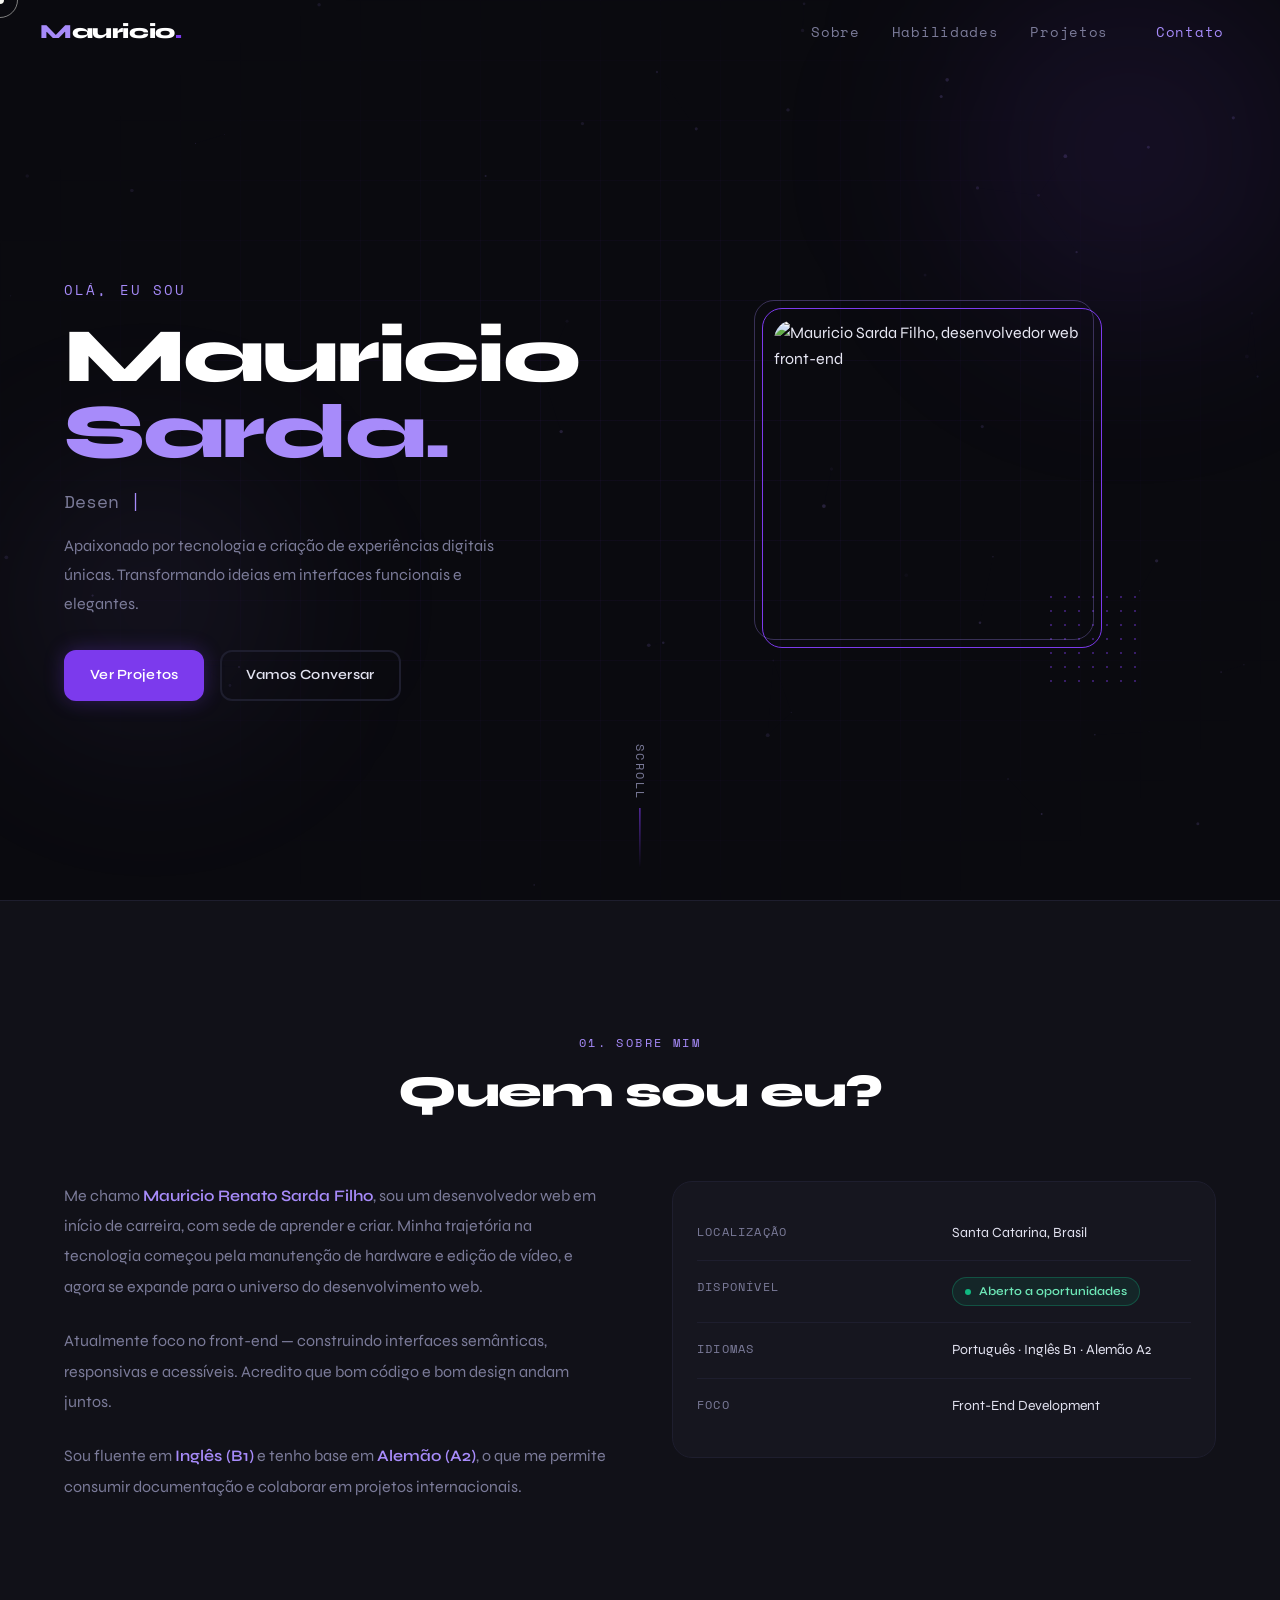
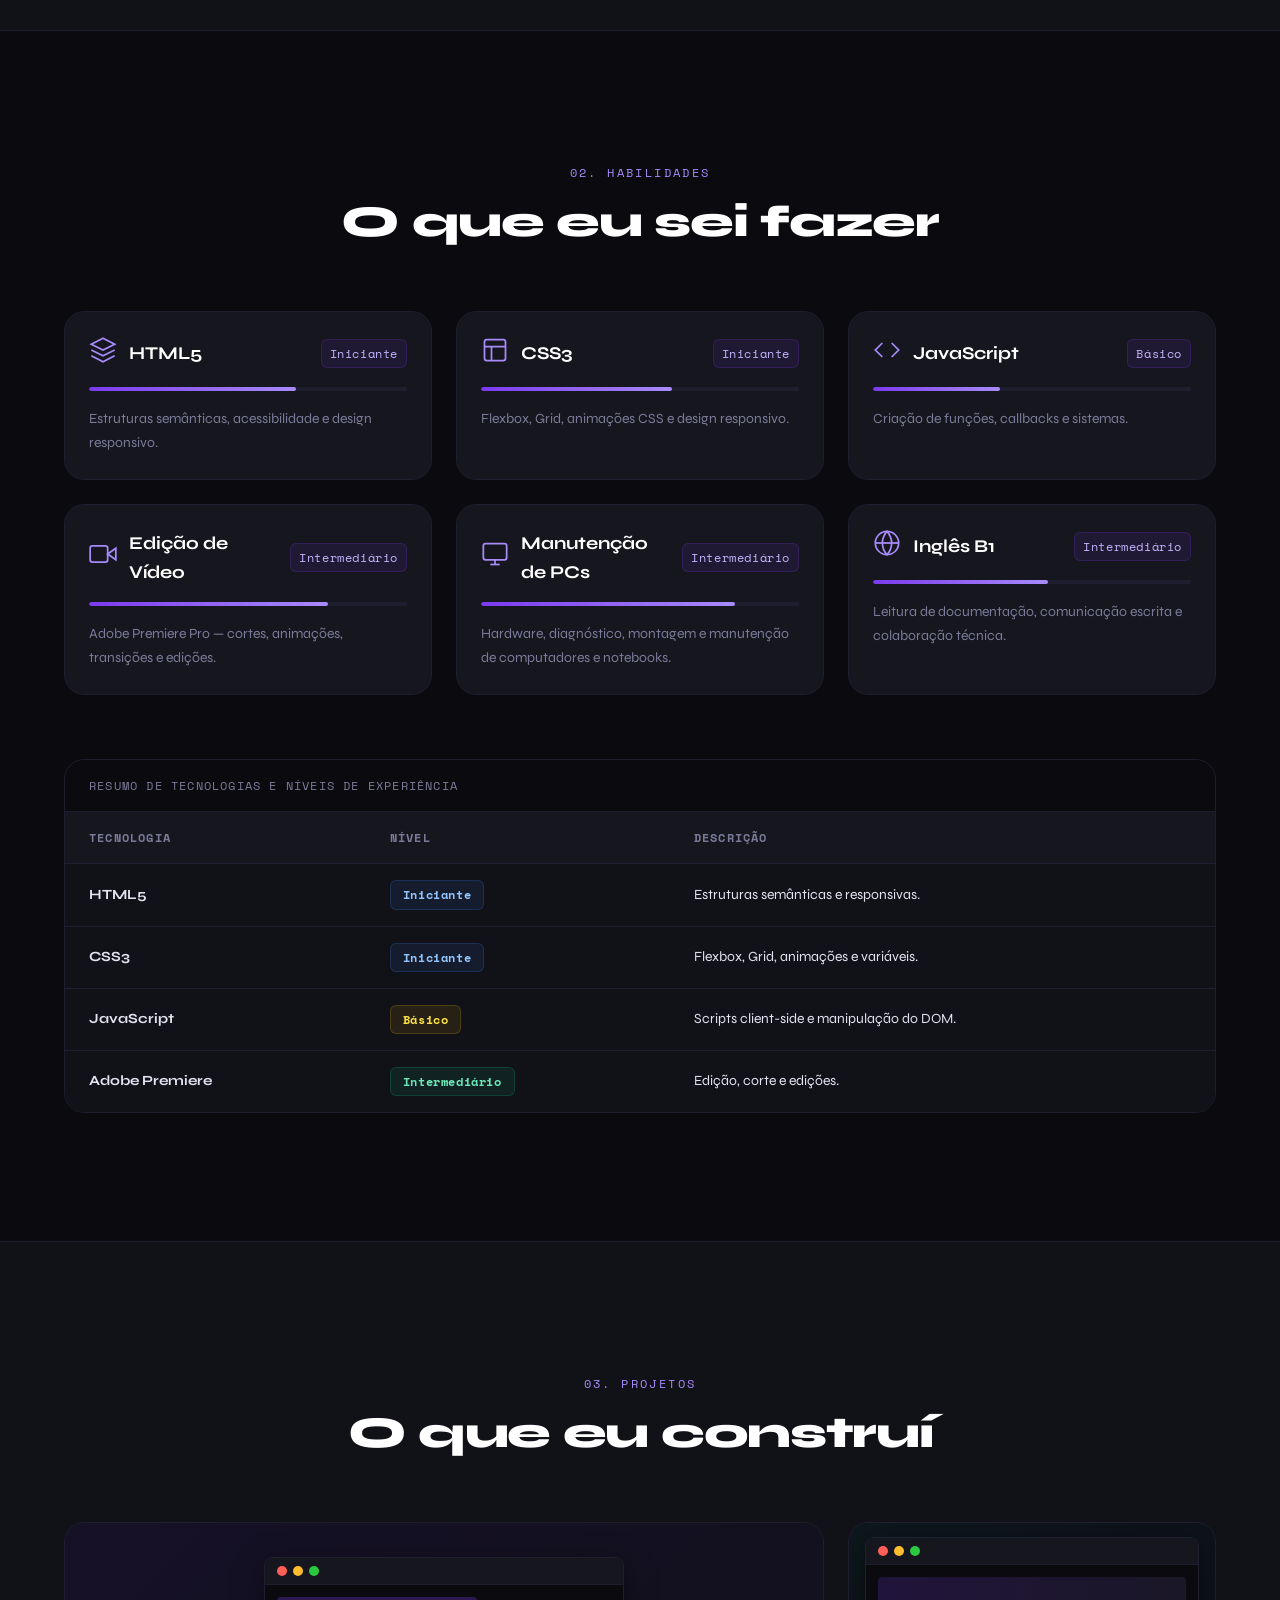
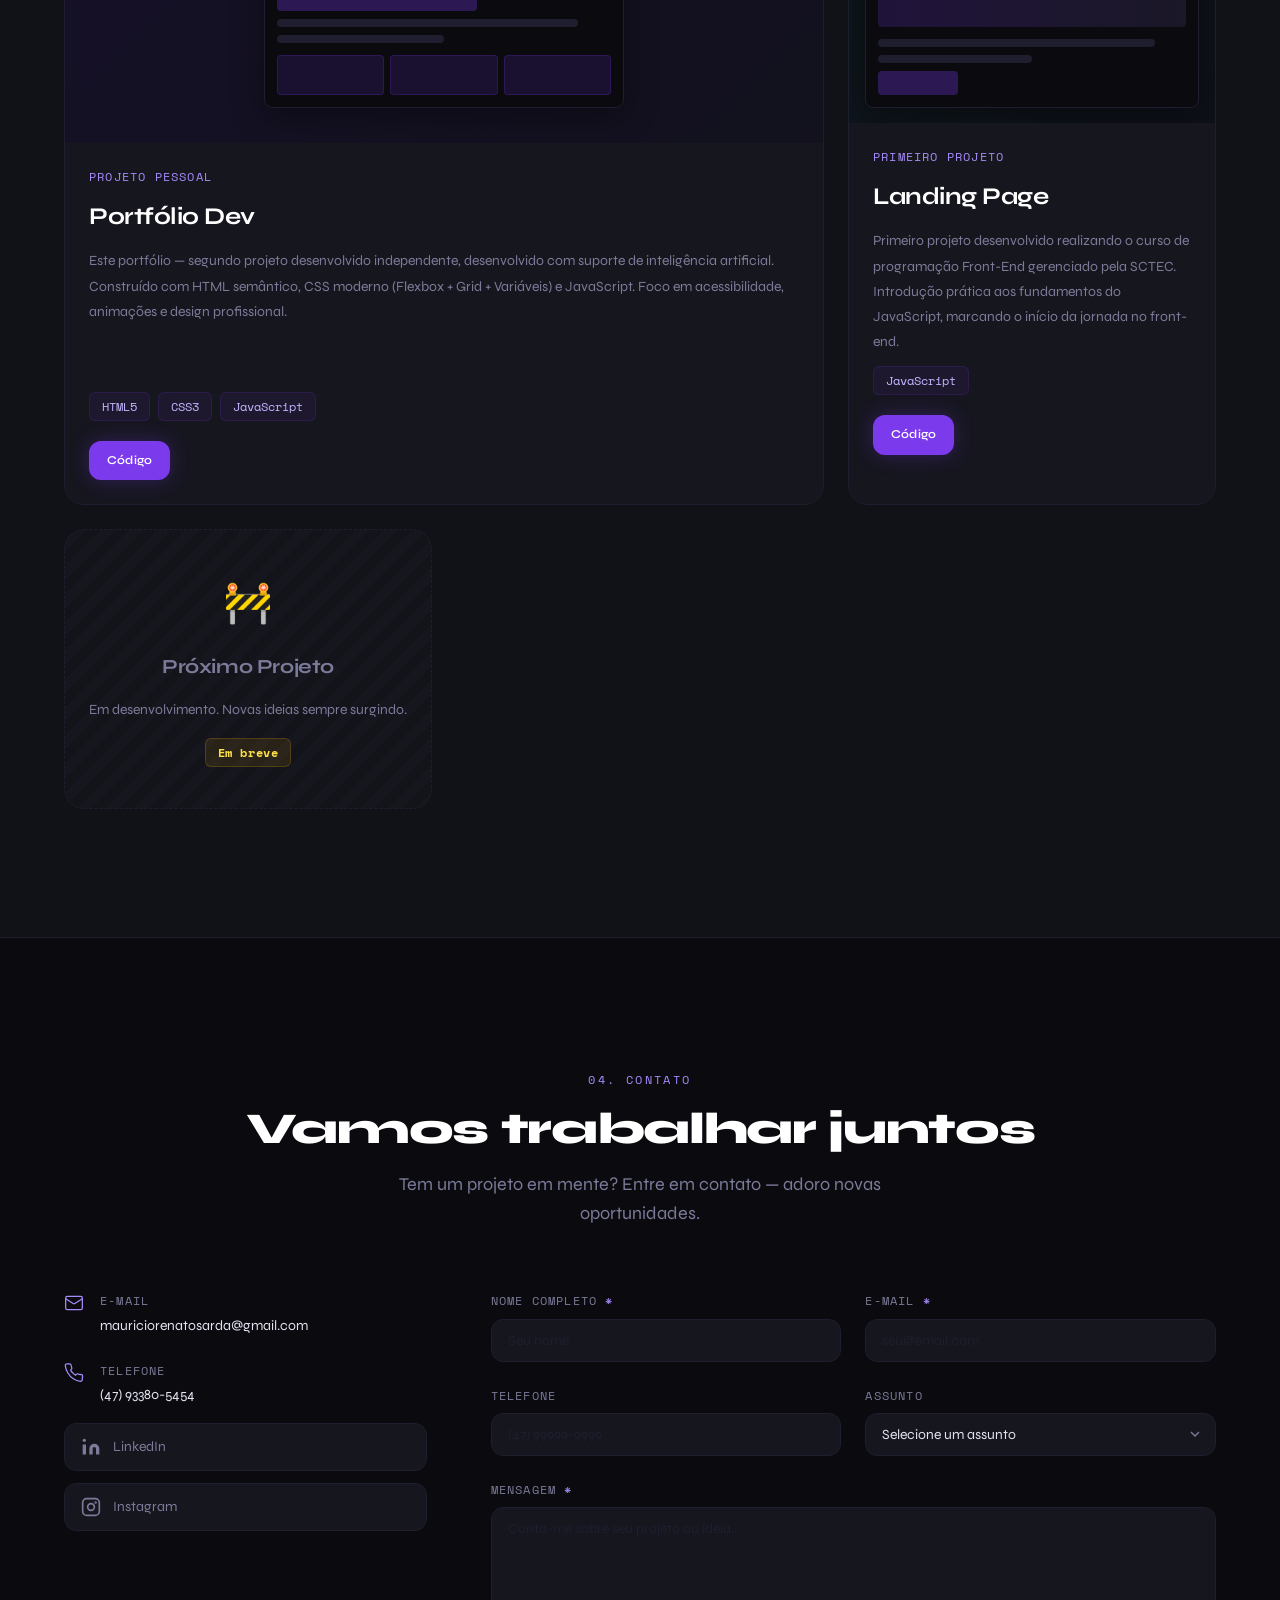
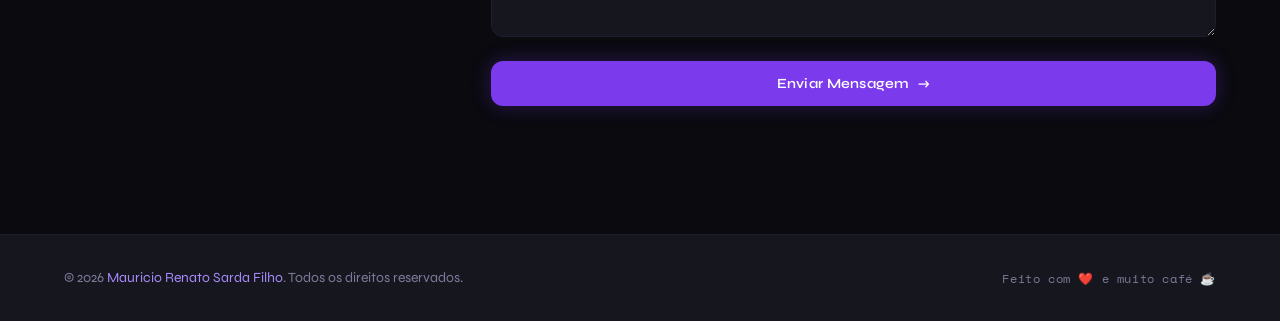
==== index.html @ e0ccac4a "Meu portifólio v1.0 feat: adicionado a estrutura base/completa do meu portifólio" ====
<!DOCTYPE html>
<html lang="pt-BR">
<head>
  <meta charset="UTF-8" />
  <meta name="viewport" content="width=device-width, initial-scale=1.0" />
  <meta name="description" content="Portfólio de Mauricio Sarda Filho — Desenvolvedor Web Front-End" />
  <meta name="author" content="Mauricio Sarda Filho" />
  <title>Mauricio Sarda — Dev Front-End</title>
  <link rel="preconnect" href="https://fonts.googleapis.com" />
  <link rel="preconnect" href="https://fonts.gstatic.com" crossorigin />
  <link href="https://fonts.googleapis.com/css2?family=Space+Mono:ital,wght@0,400;0,700;1,400&family=Syne:wght@400;600;700;800&display=swap" rel="stylesheet" />
  <link rel="stylesheet" href="style.css" />
</head>
<body>

  <!-- ===== CURSOR PERSONALIZADO ===== -->
  <div class="cursor" aria-hidden="true"></div>
  <div class="cursor-follower" aria-hidden="true"></div>

  <!-- ===== LOADER ===== -->
  <div class="loader" id="loader" role="status" aria-label="Carregando...">
    <div class="loader__inner">
      <span class="loader__text">MSF</span>
      <div class="loader__bar"></div>
    </div>
  </div>

  <!-- ===== CABEÇALHO / NAVEGAÇÃO ===== -->
  <header class="header" id="header" role="banner">
    <nav class="nav" aria-label="Navegação principal">
      <a href="#inicio" class="nav__logo" aria-label="Ir para o início">
        <span class="nav__logo-mark">M</span>auricio<span class="nav__logo-dot">.</span>
      </a>

      <button class="nav__toggle" id="navToggle" aria-expanded="false" aria-controls="navMenu" aria-label="Abrir menu">
        <span class="nav__toggle-line"></span>
        <span class="nav__toggle-line"></span>
        <span class="nav__toggle-line"></span>
      </button>

      <ul class="nav__menu" id="navMenu" role="list">
        <li><a class="nav__link" href="#sobre">Sobre</a></li>
        <li><a class="nav__link" href="#habilidades">Habilidades</a></li>
        <li><a class="nav__link" href="#projetos">Projetos</a></li>
        <li><a class="nav__link nav__link--cta" href="#contato">Contato</a></li>
      </ul>
    </nav>
  </header>

  <main id="conteudo-principal">

    <!-- ===== HERO / INÍCIO ===== -->
    <section class="hero" id="inicio" aria-labelledby="hero-titulo">
      <div class="hero__bg" aria-hidden="true">
        <div class="hero__grid"></div>
        <div class="hero__blob hero__blob--1"></div>
        <div class="hero__blob hero__blob--2"></div>
      </div>

      <div class="hero__content">
        <p class="hero__intro reveal-text">Olá, eu sou</p>
        <h1 class="hero__name reveal-text" id="hero-titulo">
          Mauricio<br />
          <span class="hero__surname">Sarda.</span>
        </h1>
        <p class="hero__role reveal-text">
          <span class="typewriter" aria-label="Desenvolvedor Front-End">
            <span class="typewriter__text"></span>
            <span class="typewriter__cursor" aria-hidden="true">|</span>
          </span>
        </p>
        <p class="hero__desc reveal-text">
          Apaixonado por tecnologia e criação de experiências digitais únicas. Transformando ideias em interfaces funcionais e elegantes.
        </p>
        <div class="hero__actions reveal-text">
          <a class="btn btn--primary" href="#projetos">Ver Projetos</a>
          <a class="btn btn--ghost" href="#contato">Vamos Conversar</a>
        </div>
      </div>

      <figure class="hero__photo reveal-text" aria-label="Foto de Mauricio Sarda Filho">
        <div class="hero__photo-frame">
          <img
            src="IMG_3269.png"
            alt="Mauricio Sarda Filho, desenvolvedor web front-end"
            class="hero__img"
            width="400"
            height="400"
          />
          <div class="hero__photo-ring" aria-hidden="true"></div>
          <div class="hero__photo-ring hero__photo-ring--2" aria-hidden="true"></div>
          <div class="hero__photo-dots" aria-hidden="true"></div>
        </div>
        <figcaption class="sr-only">Mauricio Sarda Filho — Desenvolvedor Web</figcaption>
      </figure>

      <div class="hero__scroll" aria-hidden="true">
        <span class="hero__scroll-text">scroll</span>
        <div class="hero__scroll-line"></div>
      </div>
    </section>

    <!-- ===== SOBRE ===== -->
    <section class="sobre" id="sobre" aria-labelledby="sobre-titulo">
      <div class="container">
        <header class="section-header">
          <span class="section-tag">01. Sobre mim</span>
          <h2 class="section-title" id="sobre-titulo">Quem sou eu?</h2>
        </header>

        <div class="sobre__grid">
          <article class="sobre__texto">
            <p>
              Me chamo <strong>Mauricio Renato Sarda Filho</strong>, sou um desenvolvedor web em início de carreira, com sede de aprender e criar. Minha trajetória na tecnologia começou pela manutenção de hardware e edição de vídeo, e agora se expande para o universo do desenvolvimento web.
            </p>
            <p>
              Atualmente foco no front-end — construindo interfaces semânticas, responsivas e acessíveis. Acredito que bom código e bom design andam juntos.
            </p>
            <p>
              Sou fluente em <strong>Inglês (B1)</strong> e tenho base em <strong>Alemão (A2)</strong>, o que me permite consumir documentação e colaborar em projetos internacionais.
            </p>
          </article>

          <aside class="sobre__detalhes" aria-label="Detalhes pessoais">
            <dl class="sobre__info-list">
              <div class="sobre__info-item">
                <dt>Localização</dt>
                <dd>Santa Catarina, Brasil</dd>
              </div>
              <div class="sobre__info-item">
                <dt>Disponível</dt>
                <dd><span class="status-badge status-badge--online">Aberto a oportunidades</span></dd>
              </div>
              <div class="sobre__info-item">
                <dt>Idiomas</dt>
                <dd>Português · Inglês B1 · Alemão A2</dd>
              </div>
              <div class="sobre__info-item">
                <dt>Foco</dt>
                <dd>Front-End Development</dd>
              </div>
            </dl>
          </aside>
        </div>
      </div>
    </section>

    <!-- ===== HABILIDADES ===== -->
    <section class="habilidades" id="habilidades" aria-labelledby="habilidades-titulo">
      <div class="container">
        <header class="section-header">
          <span class="section-tag">02. Habilidades</span>
          <h2 class="section-title" id="habilidades-titulo">O que eu sei fazer</h2>
        </header>

        <div class="habilidades__grid">

          <article class="skill-card" data-delay="0">
            <header class="skill-card__header">
              <span class="skill-card__icon" aria-hidden="true">
                <svg width="28" height="28" viewBox="0 0 24 24" fill="none" stroke="currentColor" stroke-width="1.5"><path d="M12 2L2 7l10 5 10-5-10-5zM2 17l10 5 10-5M2 12l10 5 10-5"/></svg>
              </span>
              <h3 class="skill-card__name">HTML5</h3>
              <span class="skill-card__level">Iniciante</span>
            </header>
            <div class="skill-card__bar" aria-hidden="true">
              <div class="skill-card__fill" style="--fill: 65%"></div>
            </div>
            <p class="skill-card__desc">Estruturas semânticas, acessibilidade e design responsivo.</p>
          </article>

          <article class="skill-card" data-delay="1">
            <header class="skill-card__header">
              <span class="skill-card__icon" aria-hidden="true">
                <svg width="28" height="28" viewBox="0 0 24 24" fill="none" stroke="currentColor" stroke-width="1.5"><rect x="3" y="3" width="18" height="18" rx="2"/><path d="M3 9h18M9 21V9"/></svg>
              </span>
              <h3 class="skill-card__name">CSS3</h3>
              <span class="skill-card__level">Iniciante</span>
            </header>
            <div class="skill-card__bar" aria-hidden="true">
              <div class="skill-card__fill" style="--fill: 60%"></div>
            </div>
            <p class="skill-card__desc">Flexbox, Grid, animações CSS e design responsivo.</p>
          </article>

          <article class="skill-card" data-delay="2">
            <header class="skill-card__header">
              <span class="skill-card__icon" aria-hidden="true">
                <svg width="28" height="28" viewBox="0 0 24 24" fill="none" stroke="currentColor" stroke-width="1.5"><polyline points="16 18 22 12 16 6"/><polyline points="8 6 2 12 8 18"/></svg>
              </span>
              <h3 class="skill-card__name">JavaScript</h3>
              <span class="skill-card__level">Básico</span>
            </header>
            <div class="skill-card__bar" aria-hidden="true">
              <div class="skill-card__fill" style="--fill: 40%"></div>
            </div>
            <p class="skill-card__desc">Criação de funções, callbacks e sistemas.</p>
          </article>

          <article class="skill-card" data-delay="3">
            <header class="skill-card__header">
              <span class="skill-card__icon" aria-hidden="true">
                <svg width="28" height="28" viewBox="0 0 24 24" fill="none" stroke="currentColor" stroke-width="1.5"><polygon points="23 7 16 12 23 17 23 7"/><rect x="1" y="5" width="15" height="14" rx="2"/></svg>
              </span>
              <h3 class="skill-card__name">Edição de Vídeo</h3>
              <span class="skill-card__level">Intermediário</span>
            </header>
            <div class="skill-card__bar" aria-hidden="true">
              <div class="skill-card__fill" style="--fill: 75%"></div>
            </div>
            <p class="skill-card__desc">Adobe Premiere Pro — cortes, animações, transições e edições.</p>
          </article>

          <article class="skill-card" data-delay="4">
            <header class="skill-card__header">
              <span class="skill-card__icon" aria-hidden="true">
                <svg width="28" height="28" viewBox="0 0 24 24" fill="none" stroke="currentColor" stroke-width="1.5"><rect x="2" y="3" width="20" height="14" rx="2"/><line x1="8" y1="21" x2="16" y2="21"/><line x1="12" y1="17" x2="12" y2="21"/></svg>
              </span>
              <h3 class="skill-card__name">Manutenção de PCs</h3>
              <span class="skill-card__level">Intermediário</span>
            </header>
            <div class="skill-card__bar" aria-hidden="true">
              <div class="skill-card__fill" style="--fill: 80%"></div>
            </div>
            <p class="skill-card__desc">Hardware, diagnóstico, montagem e manutenção de computadores e notebooks.</p>
          </article>

          <article class="skill-card" data-delay="5">
            <header class="skill-card__header">
              <span class="skill-card__icon" aria-hidden="true">
                <svg width="28" height="28" viewBox="0 0 24 24" fill="none" stroke="currentColor" stroke-width="1.5"><circle cx="12" cy="12" r="10"/><line x1="2" y1="12" x2="22" y2="12"/><path d="M12 2a15.3 15.3 0 0 1 4 10 15.3 15.3 0 0 1-4 10 15.3 15.3 0 0 1-4-10 15.3 15.3 0 0 1 4-10z"/></svg>
              </span>
              <h3 class="skill-card__name">Inglês B1</h3>
              <span class="skill-card__level">Intermediário</span>
            </header>
            <div class="skill-card__bar" aria-hidden="true">
              <div class="skill-card__fill" style="--fill: 55%"></div>
            </div>
            <p class="skill-card__desc">Leitura de documentação, comunicação escrita e colaboração técnica.</p>
          </article>

        </div>

        <!-- Tabela de Tecnologias -->
        <div class="tech-table-wrapper" role="region" aria-label="Tabela de tecnologias">
          <table class="tech-table">
            <caption class="tech-table__caption">Resumo de tecnologias e níveis de experiência</caption>
            <thead>
              <tr>
                <th scope="col">Tecnologia</th>
                <th scope="col">Nível</th>
                <th scope="col">Descrição</th>
              </tr>
            </thead>
            <tbody>
              <tr>
                <td data-label="Tecnologia"><strong>HTML5</strong></td>
                <td data-label="Nível"><span class="badge badge--blue">Iniciante</span></td>
                <td data-label="Descrição">Estruturas semânticas e responsivas.</td>
              </tr>
              <tr>
                <td data-label="Tecnologia"><strong>CSS3</strong></td>
                <td data-label="Nível"><span class="badge badge--blue">Iniciante</span></td>
                <td data-label="Descrição">Flexbox, Grid, animações e variáveis.</td>
              </tr>
              <tr>
                <td data-label="Tecnologia"><strong>JavaScript</strong></td>
                <td data-label="Nível"><span class="badge badge--yellow">Básico</span></td>
                <td data-label="Descrição">Scripts client-side e manipulação do DOM.</td>
              </tr>
              <tr>
                <td data-label="Tecnologia"><strong>Adobe Premiere</strong></td>
                <td data-label="Nível"><span class="badge badge--green">Intermediário</span></td>
                <td data-label="Descrição">Edição, corte e edições.</td>
              </tr>
            </tbody>
          </table>
        </div>
      </div>
    </section>

    <!-- ===== PROJETOS ===== -->
    <section class="projetos" id="projetos" aria-labelledby="projetos-titulo">
      <div class="container">
        <header class="section-header">
          <span class="section-tag">03. Projetos</span>
          <h2 class="section-title" id="projetos-titulo">O que eu construí</h2>
        </header>

        <div class="projetos__grid">

          <article class="project-card project-card--featured">
            <div class="project-card__visual" aria-hidden="true">
              <div class="project-card__preview">
                <div class="browser-mock">
                  <div class="browser-mock__bar">
                    <span></span><span></span><span></span>
                  </div>
                  <div class="browser-mock__screen">
                    <div class="browser-mock__content">
                      <div class="mock-line mock-line--header"></div>
                      <div class="mock-line"></div>
                      <div class="mock-line mock-line--short"></div>
                      <div class="mock-grid">
                        <div class="mock-block"></div>
                        <div class="mock-block"></div>
                        <div class="mock-block"></div>
                      </div>
                    </div>
                  </div>
                </div>
              </div>
            </div>
            <div class="project-card__body">
              <span class="project-card__tag">Projeto Pessoal</span>
              <h3 class="project-card__title">Portfólio Dev</h3>
              <p class="project-card__desc">
                Este portfólio — segundo projeto desenvolvido independente, desenvolvido com suporte de inteligência artificial. Construído com HTML semântico, CSS moderno (Flexbox + Grid + Variáveis) e JavaScript. Foco em acessibilidade, animações e design profissional.
              </p>
              <ul class="project-card__tech" role="list" aria-label="Tecnologias usadas">
                <li>HTML5</li>
                <li>CSS3</li>
                <li>JavaScript</li>
              </ul>
              <div class="project-card__links">
                <a href="https://github.com/fleche12rsk/Meu-portifio" class="btn btn--sm btn--primary" aria-label="Ver código do portfólio no GitHub">Código</a>
              </div>
            </div>
          </article>

          <article class="project-card">
            <div class="project-card__visual" aria-hidden="true">
              <div class="project-card__preview project-card__preview--alt">
                <div class="browser-mock">
                  <div class="browser-mock__bar">
                    <span></span><span></span><span></span>
                  </div>
                  <div class="browser-mock__screen">
                    <div class="browser-mock__content">
                      <div class="mock-hero"></div>
                      <div class="mock-line"></div>
                      <div class="mock-line mock-line--short"></div>
                      <div class="mock-btn"></div>
                    </div>
                  </div>
                </div>
              </div>
            </div>
            <div class="project-card__body">
              <span class="project-card__tag">Primeiro Projeto</span>
              <h3 class="project-card__title">Landing Page</h3>
              <p class="project-card__desc">
                Primeiro projeto desenvolvido realizando o curso de programação Front-End gerenciado pela SCTEC. Introdução prática aos fundamentos do JavaScript, marcando o início da jornada no front-end.
              </p>
              <ul class="project-card__tech" role="list" aria-label="Tecnologias usadas">
                <li>JavaScript</li>       
              </ul>
              <div class="project-card__links">
                <a href="https://github.com/fleche12rsk/SkillMatch-JS" class="btn btn--sm btn--primary" aria-label="Ver código da landing page no GitHub">Código</a>
              </div>
            </div>
            <br>
          </article>

          <!-- Card "Em Breve" -->
          <article class="project-card project-card--soon" aria-label="Projeto em desenvolvimento">
            <div class="project-card__soon-content">
              <span class="project-card__soon-icon" aria-hidden="true">🚧</span>
              <h3 class="project-card__title">Próximo Projeto</h3>
              <p>Em desenvolvimento. Novas ideias sempre surgindo.</p>
              <span class="badge badge--yellow">Em breve</span>
            </div>
          </article>

        </div>
      </div>
    </section>

    <!-- ===== CONTATO ===== -->
    <section class="contato" id="contato" aria-labelledby="contato-titulo">
      <div class="container">
        <header class="section-header">
          <span class="section-tag">04. Contato</span>
          <h2 class="section-title" id="contato-titulo">Vamos trabalhar juntos</h2>
          <p class="section-subtitle">Tem um projeto em mente? Entre em contato — adoro novas oportunidades.</p>
        </header>

        <div class="contato__grid">

          <aside class="contato__info" aria-label="Informações de contato">
            <address class="contact-info">
              <div class="contact-info__item">
                <span class="contact-info__icon" aria-hidden="true">
                  <svg width="20" height="20" viewBox="0 0 24 24" fill="none" stroke="currentColor" stroke-width="1.5"><rect x="2" y="4" width="20" height="16" rx="2"/><path d="m22 7-8.97 5.7a1.94 1.94 0 0 1-2.06 0L2 7"/></svg>
                </span>
                <div>
                  <dt>E-mail</dt>
                  <dd><a href="mailto:mauriciorenatosarda@gmail.com">mauriciorenatosarda@gmail.com</a></dd>
                </div>
              </div>
              <div class="contact-info__item">
                <span class="contact-info__icon" aria-hidden="true">
                  <svg width="20" height="20" viewBox="0 0 24 24" fill="none" stroke="currentColor" stroke-width="1.5"><path d="M22 16.92v3a2 2 0 0 1-2.18 2 19.79 19.79 0 0 1-8.63-3.07A19.5 19.5 0 0 1 4.69 12 19.79 19.79 0 0 1 1.6 3.41 2 2 0 0 1 3.57 1h3a2 2 0 0 1 2 1.72c.127.96.361 1.903.7 2.81a2 2 0 0 1-.45 2.11L7.91 8.54a16 16 0 0 0 6 6l.92-.92a2 2 0 0 1 2.11-.45c.907.339 1.85.573 2.81.7A2 2 0 0 1 22 16.92z"/></svg>
                </span>
                <div>
                  <dt>Telefone</dt>
                  <dd><a href="tel:+5547933805454">(47) 93380-5454</a></dd>
                </div>
              </div>
            </address>

            <nav class="social-links" aria-label="Redes sociais">
              <a href="https://www.linkedin.com/in/mauricio-sarda-filho/" class="social-link" target="_blank" rel="noopener noreferrer" aria-label="LinkedIn de Mauricio Sarda">
                <svg width="20" height="20" viewBox="0 0 24 24" fill="currentColor"><path d="M16 8a6 6 0 0 1 6 6v7h-4v-7a2 2 0 0 0-2-2 2 2 0 0 0-2 2v7h-4v-7a6 6 0 0 1 6-6z"/><rect x="2" y="9" width="4" height="12"/><circle cx="4" cy="4" r="2"/></svg>
                LinkedIn
              </a>
              <a href="https://www.instagram.com/mauriciosardafilho/" class="social-link" target="_blank" rel="noopener noreferrer" aria-label="Instagram de Mauricio Sarda">
                <svg width="20" height="20" viewBox="0 0 24 24" fill="none" stroke="currentColor" stroke-width="2"><rect x="2" y="2" width="20" height="20" rx="5"/><circle cx="12" cy="12" r="4"/><circle cx="17.5" cy="6.5" r="0.5" fill="currentColor"/></svg>
                Instagram
              </a>
            </nav>
          </aside>

          <div class="contato__form-wrapper">
            <form action="https://formsubmit.co/mauriciorenatosarda@gmail.com" method="POST" class="contact-form" id="formulario-contato" novalidate aria-label="Formulário de contato">
              <div class="form-group">
                <label class="form-label" for="nome">Nome completo <span aria-hidden="true">*</span></label>
                <input
                  class="form-input"
                  type="text"
                  id="nome"
                  name="nome"
                  required
                  autocomplete="name"
                  placeholder="Seu nome"
                  aria-required="true"
                />
              </div>

              <div class="form-group">
                <label class="form-label" for="email">E-mail <span aria-hidden="true">*</span></label>
                <input
                  class="form-input"
                  type="email"
                  id="email"
                  name="email"
                  required
                  autocomplete="email"
                  placeholder="seu@email.com"
                  aria-required="true"
                />
              </div>

              <div class="form-group">
                <label class="form-label" for="telefone">Telefone</label>
                <input
                  class="form-input"
                  type="tel"
                  id="telefone"
                  name="telefone"
                  autocomplete="tel"
                  placeholder="(47) 99999-9999"
                />
              </div>

              <div class="form-group">
                <label class="form-label" for="assunto">Assunto</label>
                <select class="form-select" id="assunto" name="assunto">
                  <option value="">Selecione um assunto</option>
                  <option value="orcamento">Orçamento</option>
                  <option value="duvida">Dúvida</option>
                  <option value="colaboracao">Colaboração</option>
                  <option value="outro">Outro</option>
                </select>
              </div>

              <div class="form-group form-group--full">
                <label class="form-label" for="mensagem">Mensagem <span aria-hidden="true">*</span></label>
                <textarea
                  class="form-textarea"
                  id="mensagem"
                  name="mensagem"
                  rows="5"
                  required
                  placeholder="Conta-me sobre seu projeto ou ideia..."
                  aria-required="true"
                ></textarea>
              </div>

              <div class="form-group form-group--full">
                <button class="btn btn--primary btn--full" type="submit">
                  Enviar Mensagem
                  <span class="btn__icon" aria-hidden="true">→</span>
                </button>
              </div>

              <div class="form-feedback" id="form-feedback" role="alert" aria-live="polite"></div>
            </form>
          </div>

        </div>
      </div>
    </section>

  </main>

  <!-- ===== RODAPÉ ===== -->
  <footer class="footer" role="contentinfo">
    <div class="container">
      <div class="footer__inner">
        <p class="footer__copy">
          &copy; <time datetime="2026">2026</time>
          <a href="https://www.instagram.com/mauriciosardafilho/" target="_blank" rel="noopener noreferrer">Mauricio Renato Sarda Filho</a>.
          Todos os direitos reservados.
        </p>
        <p class="footer__made">
          Feito com <span aria-label="amor">❤️</span> e muito café ☕
        </p>
      </div>
    </div>
  </footer>

  <script src="script.js"></script>
</body>
</html>
---- style.css ----
/* =====================================================
   MAURICIO SARDA — PORTFÓLIO
   Style principal — semântico & acessível
   ===================================================== */

/* ──────────────────── RESET & BASE ──────────────────── */
*, *::before, *::after {
  box-sizing: border-box;
  margin: 0;
  padding: 0;
}

:root {
  /* Cores */
  --clr-bg:        #0a0a0f;
  --clr-bg-2:      #111118;
  --clr-surface:   #16161f;
  --clr-border:    #1e1e2e;
  --clr-accent:    #7c3aed;
  --clr-accent-2:  #a78bfa;
  --clr-accent-3:  #c4b5fd;
  --clr-text:      #e2e2f0;
  --clr-muted:     #7b7b99;
  --clr-white:     #ffffff;

  /* Tipografia */
  --ff-display:    'Syne', sans-serif;
  --ff-mono:       'Space Mono', monospace;
  --fs-xs:         0.75rem;
  --fs-sm:         0.875rem;
  --fs-base:       1rem;
  --fs-lg:         1.125rem;
  --fs-xl:         1.25rem;
  --fs-2xl:        1.5rem;
  --fs-3xl:        2rem;
  --fs-4xl:        2.75rem;
  --fs-5xl:        4rem;
  --fs-6xl:        5.5rem;

  /* Espaçamentos */
  --sp-1:   0.25rem;
  --sp-2:   0.5rem;
  --sp-3:   0.75rem;
  --sp-4:   1rem;
  --sp-6:   1.5rem;
  --sp-8:   2rem;
  --sp-12:  3rem;
  --sp-16:  4rem;
  --sp-24:  6rem;
  --sp-32:  8rem;

  /* Layout */
  --max-w: 1200px;
  --radius: 12px;
  --radius-lg: 20px;

  /* Transições */
  --t-fast:   150ms ease;
  --t-normal: 300ms ease;
  --t-slow:   600ms cubic-bezier(0.16, 1, 0.3, 1);
  --t-spring: 500ms cubic-bezier(0.34, 1.56, 0.64, 1);
}

html {
  scroll-behavior: smooth;
  scroll-padding-top: 80px;
}

body {
  font-family: var(--ff-display);
  background-color: var(--clr-bg);
  color: var(--clr-text);
  line-height: 1.6;
  overflow-x: hidden;
}

body.loading {
  overflow: hidden;
}

/* ──────────────── ACESSIBILIDADE ──────────────── */
.sr-only {
  position: absolute;
  width: 1px;
  height: 1px;
  padding: 0;
  margin: -1px;
  overflow: hidden;
  clip: rect(0,0,0,0);
  white-space: nowrap;
  border: 0;
}

:focus-visible {
  outline: 2px solid var(--clr-accent-2);
  outline-offset: 3px;
  border-radius: 4px;
}

/* ──────────────── CURSOR PERSONALIZADO ──────────────── */
@media (pointer: fine) {
  * { cursor: none; }

  .cursor,
  .cursor-follower {
    position: fixed;
    border-radius: 50%;
    pointer-events: none;
    z-index: 9999;
    mix-blend-mode: difference;
    transition: transform var(--t-fast);
  }

  .cursor {
    width: 8px;
    height: 8px;
    background: var(--clr-white);
    transform: translate(-50%, -50%);
  }

  .cursor-follower {
    width: 36px;
    height: 36px;
    border: 1.5px solid rgba(255,255,255,0.5);
    transform: translate(-50%, -50%);
    transition: width 0.2s, height 0.2s, transform 0.1s;
  }

  body.cursor-hover .cursor-follower {
    width: 60px;
    height: 60px;
    border-color: var(--clr-accent-2);
  }
}

/* ──────────────── LOADER ──────────────── */
.loader {
  position: fixed;
  inset: 0;
  background: var(--clr-bg);
  z-index: 10000;
  display: flex;
  align-items: center;
  justify-content: center;
  transition: opacity 0.5s ease, visibility 0.5s ease;
}

.loader.hidden {
  opacity: 0;
  visibility: hidden;
}

.loader__inner {
  text-align: center;
}

.loader__text {
  font-family: var(--ff-mono);
  font-size: var(--fs-3xl);
  font-weight: 700;
  color: var(--clr-accent-2);
  letter-spacing: 0.3em;
  display: block;
  margin-bottom: var(--sp-4);
  animation: pulse 1s ease infinite alternate;
}

.loader__bar {
  width: 120px;
  height: 2px;
  background: var(--clr-border);
  border-radius: 2px;
  overflow: hidden;
  margin: 0 auto;
}

.loader__bar::after {
  content: '';
  display: block;
  height: 100%;
  width: 40%;
  background: var(--clr-accent);
  border-radius: 2px;
  animation: loading-bar 1.5s ease infinite;
}

@keyframes loading-bar {
  0%   { transform: translateX(-100%); }
  100% { transform: translateX(350%); }
}

@keyframes pulse {
  from { opacity: 0.5; }
  to   { opacity: 1; }
}

/* ──────────────── CONTAINER ──────────────── */
.container {
  max-width: var(--max-w);
  margin: 0 auto;
  padding: 0 var(--sp-6);
}

/* ──────────────── CABEÇALHO / NAV ──────────────── */
.header {
  position: fixed;
  top: 0;
  left: 0;
  right: 0;
  z-index: 100;
  padding: var(--sp-4) var(--sp-6);
  transition: background var(--t-normal), backdrop-filter var(--t-normal), box-shadow var(--t-normal);
}

.header.scrolled {
  background: rgba(10, 10, 15, 0.85);
  backdrop-filter: blur(16px);
  box-shadow: 0 1px 0 var(--clr-border);
}

.nav {
  max-width: var(--max-w);
  margin: 0 auto;
  display: flex;
  align-items: center;
  justify-content: space-between;
}

.nav__logo {
  font-family: var(--ff-display);
  font-weight: 800;
  font-size: var(--fs-xl);
  color: var(--clr-white);
  text-decoration: none;
  letter-spacing: -0.02em;
  transition: color var(--t-fast);
}

.nav__logo-mark {
  color: var(--clr-accent-2);
}

.nav__logo-dot {
  color: var(--clr-accent);
}

.nav__menu {
  list-style: none;
  display: flex;
  align-items: center;
  gap: var(--sp-8);
}

.nav__link {
  font-family: var(--ff-mono);
  font-size: var(--fs-sm);
  color: var(--clr-muted);
  text-decoration: none;
  letter-spacing: 0.05em;
  transition: color var(--t-fast);
  position: relative;
}

.nav__link::after {
  content: '';
  position: absolute;
  bottom: -4px;
  left: 0;
  width: 0;
  height: 1px;
  background: var(--clr-accent-2);
  transition: width var(--t-normal);
}

.nav__link:hover {
  color: var(--clr-white);
}

.nav__link:hover::after {
  width: 100%;
}

.nav__link--cta {
  color: var(--clr-accent-2);
  padding: var(--sp-2) var(--sp-4);
  border-radius: var(--radius);
  transition: background var(--t-fast), color var(--t-fast);
}

.nav__link--cta:hover {
  background: var(--clr-accent);
  color: var(--clr-white);
}

.nav__link--cta::after { display: none; }

.nav__toggle {
  display: none;
  flex-direction: column;
  gap: 5px;
  background: none;
  border: none;
  cursor: pointer;
  padding: var(--sp-2);
}

.nav__toggle-line {
  display: block;
  width: 24px;
  height: 2px;
  background: var(--clr-text);
  border-radius: 2px;
  transition: transform var(--t-normal), opacity var(--t-fast);
}

.nav__toggle.open .nav__toggle-line:nth-child(1) { transform: translateY(7px) rotate(45deg); }
.nav__toggle.open .nav__toggle-line:nth-child(2) { opacity: 0; }
.nav__toggle.open .nav__toggle-line:nth-child(3) { transform: translateY(-7px) rotate(-45deg); }

/* ──────────────── HERO ──────────────── */
.hero {
  min-height: 100svh;
  display: grid;
  grid-template-columns: 1fr 1fr;
  align-items: center;
  padding: calc(80px + var(--sp-16)) var(--sp-6) var(--sp-16);
  max-width: var(--max-w);
  margin: 0 auto;
  position: relative;
  gap: var(--sp-16);
}

.hero__bg {
  position: fixed;
  inset: 0;
  pointer-events: none;
  z-index: -1;
  overflow: hidden;
}

.hero__grid {
  position: absolute;
  inset: 0;
  background-image:
    linear-gradient(rgba(124,58,237,0.05) 1px, transparent 1px),
    linear-gradient(90deg, rgba(124,58,237,0.05) 1px, transparent 1px);
  background-size: 60px 60px;
  mask-image: radial-gradient(ellipse at center, black 20%, transparent 80%);
}

.hero__blob {
  position: absolute;
  border-radius: 50%;
  filter: blur(80px);
  animation: blob-float 8s ease-in-out infinite alternate;
}

.hero__blob--1 {
  width: 500px;
  height: 500px;
  background: radial-gradient(circle, rgba(124,58,237,0.15), transparent 70%);
  top: -100px;
  right: -100px;
}

.hero__blob--2 {
  width: 400px;
  height: 400px;
  background: radial-gradient(circle, rgba(167,139,250,0.1), transparent 70%);
  bottom: 100px;
  left: -50px;
  animation-delay: -4s;
}

@keyframes blob-float {
  from { transform: translate(0, 0) scale(1); }
  to   { transform: translate(30px, -30px) scale(1.1); }
}

.hero__content {
  display: flex;
  flex-direction: column;
  gap: var(--sp-4);
}

.hero__intro {
  font-family: var(--ff-mono);
  font-size: var(--fs-sm);
  color: var(--clr-accent-2);
  letter-spacing: 0.15em;
  text-transform: uppercase;
}

.hero__name {
  font-size: clamp(var(--fs-4xl), 6vw, var(--fs-6xl));
  font-weight: 800;
  line-height: 1;
  letter-spacing: -0.03em;
  color: var(--clr-white);
}

.hero__surname {
  color: var(--clr-accent-2);
  display: block;
}

.hero__role {
  font-family: var(--ff-mono);
  font-size: var(--fs-lg);
  color: var(--clr-muted);
  min-height: 1.6em;
}

.typewriter__cursor {
  display: inline-block;
  animation: blink 1s step-end infinite;
  color: var(--clr-accent-2);
}

@keyframes blink {
  50% { opacity: 0; }
}

.hero__desc {
  font-size: var(--fs-base);
  color: var(--clr-muted);
  max-width: 460px;
  line-height: 1.8;
}

.hero__actions {
  display: flex;
  flex-wrap: wrap;
  gap: var(--sp-4);
  margin-top: var(--sp-4);
}

/* Foto hero */
.hero__photo {
  display: flex;
  justify-content: center;
  align-items: center;
}

.hero__photo-frame {
  position: relative;
  width: 340px;
  height: 340px;
}

.hero__img {
  width: 100%;
  height: 100%;
  object-fit: cover;
  object-position: center top;
  border-radius: var(--radius-lg);
  display: block;
  position: relative;
  z-index: 2;
  filter: grayscale(20%) contrast(1.05);
  transition: filter var(--t-normal);
}

.hero__img:hover {
  filter: grayscale(0%) contrast(1);
}

.hero__photo-ring {
  position: absolute;
  border-radius: var(--radius-lg);
  border: 1.5px solid var(--clr-accent);
  z-index: 1;
  top: -12px;
  left: -12px;
  right: 12px;
  bottom: 12px;
  animation: ring-pulse 3s ease-in-out infinite alternate;
}

.hero__photo-ring--2 {
  border-color: var(--clr-accent-2);
  opacity: 0.3;
  top: -20px;
  left: -20px;
  right: 20px;
  bottom: 20px;
  animation-delay: -1.5s;
}

@keyframes ring-pulse {
  from { opacity: 0.4; transform: scale(1); }
  to   { opacity: 0.9; transform: scale(1.01); }
}

.hero__photo-dots {
  position: absolute;
  bottom: -30px;
  right: -30px;
  width: 100px;
  height: 100px;
  background-image: radial-gradient(circle, var(--clr-accent) 1.5px, transparent 1.5px);
  background-size: 14px 14px;
  opacity: 0.4;
  z-index: 0;
}

/* Scroll indicator */
.hero__scroll {
  position: absolute;
  bottom: var(--sp-8);
  left: 50%;
  transform: translateX(-50%);
  display: flex;
  flex-direction: column;
  align-items: center;
  gap: var(--sp-2);
  animation: scroll-bounce 2s ease-in-out infinite;
}

.hero__scroll-text {
  font-family: var(--ff-mono);
  font-size: var(--fs-xs);
  letter-spacing: 0.2em;
  color: var(--clr-muted);
  text-transform: uppercase;
  writing-mode: vertical-rl;
}

.hero__scroll-line {
  width: 1px;
  height: 60px;
  background: linear-gradient(var(--clr-accent), transparent);
}

@keyframes scroll-bounce {
  0%, 100% { transform: translateX(-50%) translateY(0); }
  50%       { transform: translateX(-50%) translateY(8px); }
}

/* ──────────────── BOTÕES ──────────────── */
.btn {
  display: inline-flex;
  align-items: center;
  gap: var(--sp-2);
  font-family: var(--ff-display);
  font-weight: 600;
  font-size: var(--fs-sm);
  letter-spacing: 0.02em;
  text-decoration: none;
  border-radius: var(--radius);
  border: 2px solid transparent;
  padding: var(--sp-3) var(--sp-6);
  cursor: pointer;
  transition: all var(--t-normal);
  position: relative;
  overflow: hidden;
}

.btn::before {
  content: '';
  position: absolute;
  inset: 0;
  background: rgba(255,255,255,0.05);
  opacity: 0;
  transition: opacity var(--t-fast);
}

.btn:hover::before { opacity: 1; }

.btn--primary {
  background: var(--clr-accent);
  color: var(--clr-white);
  border-color: var(--clr-accent);
  box-shadow: 0 0 20px rgba(124,58,237,0.3);
}

.btn--primary:hover {
  background: #6d28d9;
  box-shadow: 0 0 30px rgba(124,58,237,0.5);
  transform: translateY(-2px);
}

.btn--ghost {
  background: transparent;
  color: var(--clr-text);
  border-color: var(--clr-border);
}

.btn--ghost:hover {
  border-color: var(--clr-accent-2);
  color: var(--clr-accent-2);
  transform: translateY(-2px);
}

.btn--outline {
  background: transparent;
  color: var(--clr-accent-2);
  border-color: var(--clr-accent);
}

.btn--outline:hover {
  background: rgba(124,58,237,0.1);
  transform: translateY(-2px);
}

.btn--sm {
  padding: var(--sp-2) var(--sp-4);
  font-size: var(--fs-xs);
}

.btn--full {
  width: 100%;
  justify-content: center;
}

.btn__icon {
  transition: transform var(--t-normal);
}
.btn:hover .btn__icon {
  transform: translateX(4px);
}

/* ──────────────── SEÇÕES ──────────────── */
section {
  padding: var(--sp-32) 0;
}

.section-header {
  text-align: center;
  margin-bottom: var(--sp-16);
}

.section-tag {
  display: inline-block;
  font-family: var(--ff-mono);
  font-size: var(--fs-xs);
  color: var(--clr-accent-2);
  letter-spacing: 0.2em;
  text-transform: uppercase;
  margin-bottom: var(--sp-4);
}

.section-title {
  font-size: clamp(var(--fs-3xl), 4vw, var(--fs-4xl));
  font-weight: 800;
  color: var(--clr-white);
  letter-spacing: -0.03em;
  line-height: 1.1;
}

.section-subtitle {
  margin-top: var(--sp-4);
  font-size: var(--fs-lg);
  color: var(--clr-muted);
  max-width: 540px;
  margin-left: auto;
  margin-right: auto;
}

/* ──────────────── SOBRE ──────────────── */
.sobre {
  background: var(--clr-bg-2);
  border-top: 1px solid var(--clr-border);
  border-bottom: 1px solid var(--clr-border);
}

.sobre__grid {
  display: grid;
  grid-template-columns: 1fr 1fr;
  gap: var(--sp-16);
  align-items: start;
}

.sobre__texto {
  display: flex;
  flex-direction: column;
  gap: var(--sp-6);
}

.sobre__texto p {
  font-size: var(--fs-base);
  color: var(--clr-muted);
  line-height: 1.9;
}

.sobre__texto strong {
  color: var(--clr-accent-2);
  font-weight: 600;
}

.sobre__info-list {
  background: var(--clr-surface);
  border: 1px solid var(--clr-border);
  border-radius: var(--radius-lg);
  padding: var(--sp-6);
  display: flex;
  flex-direction: column;
  gap: 0;
}

.sobre__info-item {
  display: grid;
  grid-template-columns: 1fr 1fr;
  gap: var(--sp-4);
  padding: var(--sp-4) 0;
  border-bottom: 1px solid var(--clr-border);
}

.sobre__info-item:last-child {
  border-bottom: none;
}

.sobre__info-item dt {
  font-family: var(--ff-mono);
  font-size: var(--fs-xs);
  color: var(--clr-muted);
  letter-spacing: 0.1em;
  text-transform: uppercase;
}

.sobre__info-item dd {
  font-size: var(--fs-sm);
  color: var(--clr-text);
}

.status-badge {
  display: inline-flex;
  align-items: center;
  gap: var(--sp-2);
  font-size: var(--fs-xs);
  font-weight: 600;
  padding: var(--sp-1) var(--sp-3);
  border-radius: 20px;
}

.status-badge::before {
  content: '';
  width: 6px;
  height: 6px;
  border-radius: 50%;
  flex-shrink: 0;
}

.status-badge--online {
  background: rgba(16,185,129,0.1);
  color: #6ee7b7;
  border: 1px solid rgba(16,185,129,0.3);
}

.status-badge--online::before {
  background: #10b981;
  animation: blink 1.5s ease-in-out infinite;
}

/* ──────────────── HABILIDADES ──────────────── */
.habilidades__grid {
  display: grid;
  grid-template-columns: repeat(auto-fill, minmax(300px, 1fr));
  gap: var(--sp-6);
  margin-bottom: var(--sp-16);
}

.skill-card {
  background: var(--clr-surface);
  border: 1px solid var(--clr-border);
  border-radius: var(--radius-lg);
  padding: var(--sp-6);
  transition: border-color var(--t-normal), transform var(--t-normal), box-shadow var(--t-normal);
  opacity: 0;
  transform: translateY(20px);
}

.skill-card.visible {
  opacity: 1;
  transform: translateY(0);
  transition: opacity 0.5s ease calc(var(--delay, 0) * 0.1s),
              transform 0.5s ease calc(var(--delay, 0) * 0.1s),
              border-color var(--t-normal),
              box-shadow var(--t-normal);
}

.skill-card:hover {
  border-color: var(--clr-accent);
  transform: translateY(-4px);
  box-shadow: 0 16px 40px rgba(124,58,237,0.15);
}

.skill-card__header {
  display: flex;
  align-items: center;
  gap: var(--sp-3);
  margin-bottom: var(--sp-4);
}

.skill-card__icon {
  color: var(--clr-accent-2);
  flex-shrink: 0;
}

.skill-card__name {
  font-weight: 700;
  font-size: var(--fs-lg);
  color: var(--clr-white);
  flex: 1;
}

.skill-card__level {
  font-family: var(--ff-mono);
  font-size: var(--fs-xs);
  color: var(--clr-accent-3);
  background: rgba(124,58,237,0.1);
  border: 1px solid rgba(124,58,237,0.2);
  padding: var(--sp-1) var(--sp-2);
  border-radius: 6px;
  letter-spacing: 0.05em;
}

.skill-card__bar {
  height: 4px;
  background: var(--clr-border);
  border-radius: 4px;
  overflow: hidden;
  margin-bottom: var(--sp-4);
}

.skill-card__fill {
  height: 100%;
  width: 0;
  background: linear-gradient(90deg, var(--clr-accent), var(--clr-accent-2));
  border-radius: 4px;
  transition: width 1.2s cubic-bezier(0.16, 1, 0.3, 1) 0.3s;
}

.skill-card.visible .skill-card__fill {
  width: var(--fill);
}

.skill-card__desc {
  font-size: var(--fs-sm);
  color: var(--clr-muted);
  line-height: 1.7;
}

/* Tabela */
.tech-table-wrapper {
  overflow-x: auto;
  border-radius: var(--radius-lg);
  border: 1px solid var(--clr-border);
}

.tech-table {
  width: 100%;
  border-collapse: collapse;
  font-size: var(--fs-sm);
}

.tech-table__caption {
  caption-side: top;
  text-align: left;
  padding: var(--sp-4) var(--sp-6);
  font-family: var(--ff-mono);
  font-size: var(--fs-xs);
  color: var(--clr-muted);
  letter-spacing: 0.1em;
  text-transform: uppercase;
  border-bottom: 1px solid var(--clr-border);
}

.tech-table thead tr {
  background: var(--clr-surface);
}

.tech-table th {
  text-align: left;
  padding: var(--sp-4) var(--sp-6);
  font-family: var(--ff-mono);
  font-size: var(--fs-xs);
  color: var(--clr-muted);
  letter-spacing: 0.1em;
  text-transform: uppercase;
  border-bottom: 1px solid var(--clr-border);
}

.tech-table td {
  padding: var(--sp-4) var(--sp-6);
  color: var(--clr-text);
  border-bottom: 1px solid var(--clr-border);
}

.tech-table tbody tr:last-child td {
  border-bottom: none;
}

.tech-table tbody tr {
  background: var(--clr-bg-2);
  transition: background var(--t-fast);
}

.tech-table tbody tr:hover {
  background: var(--clr-surface);
}

/* Badges */
.badge {
  display: inline-flex;
  align-items: center;
  font-family: var(--ff-mono);
  font-size: var(--fs-xs);
  font-weight: 700;
  padding: var(--sp-1) var(--sp-3);
  border-radius: 6px;
  letter-spacing: 0.05em;
}

.badge--blue {
  background: rgba(59,130,246,0.1);
  color: #93c5fd;
  border: 1px solid rgba(59,130,246,0.2);
}

.badge--yellow {
  background: rgba(234,179,8,0.1);
  color: #fde047;
  border: 1px solid rgba(234,179,8,0.2);
}

.badge--green {
  background: rgba(16,185,129,0.1);
  color: #6ee7b7;
  border: 1px solid rgba(16,185,129,0.2);
}

/* ──────────────── PROJETOS ──────────────── */
.projetos {
  background: var(--clr-bg-2);
  border-top: 1px solid var(--clr-border);
  border-bottom: 1px solid var(--clr-border);
}

.projetos__grid {
  display: grid;
  grid-template-columns: repeat(3, 1fr);
  gap: var(--sp-6);
}

.project-card {
  background: var(--clr-surface);
  border: 1px solid var(--clr-border);
  border-radius: var(--radius-lg);
  overflow: hidden;
  display: flex;
  flex-direction: column;
  transition: border-color var(--t-normal), transform var(--t-normal), box-shadow var(--t-normal);
}

.project-card--featured {
  grid-column: span 2;
}

.project-card:hover {
  border-color: var(--clr-accent);
  transform: translateY(-6px);
  box-shadow: 0 24px 60px rgba(124,58,237,0.2);
}

.project-card__visual {
  position: relative;
  overflow: hidden;
  background: #0d0d16;
  height: 200px;
}

.project-card--featured .project-card__visual {
  height: 220px;
}

.project-card__preview {
  padding: var(--sp-4);
  height: 100%;
  display: flex;
  align-items: center;
  justify-content: center;
  background: linear-gradient(135deg, rgba(124,58,237,0.08), rgba(167,139,250,0.03));
}

.project-card__preview--alt {
  background: linear-gradient(135deg, rgba(16,185,129,0.06), rgba(52,211,153,0.02));
}

/* Browser mock */
.browser-mock {
  width: 100%;
  max-width: 360px;
  background: var(--clr-bg);
  border-radius: 8px;
  overflow: hidden;
  border: 1px solid var(--clr-border);
  box-shadow: 0 8px 32px rgba(0,0,0,0.4);
}

.browser-mock__bar {
  background: var(--clr-surface);
  padding: 8px 12px;
  display: flex;
  gap: 6px;
  align-items: center;
  border-bottom: 1px solid var(--clr-border);
}

.browser-mock__bar span {
  width: 10px;
  height: 10px;
  border-radius: 50%;
  display: block;
}

.browser-mock__bar span:nth-child(1) { background: #ff5f57; }
.browser-mock__bar span:nth-child(2) { background: #febc2e; }
.browser-mock__bar span:nth-child(3) { background: #28c840; }

.browser-mock__screen { padding: 12px; }

.browser-mock__content {
  display: flex;
  flex-direction: column;
  gap: 8px;
}

.mock-line {
  height: 8px;
  background: var(--clr-border);
  border-radius: 4px;
  width: 90%;
  animation: mock-shimmer 2s ease infinite alternate;
}

.mock-line--header {
  height: 14px;
  width: 60%;
  background: rgba(124,58,237,0.3);
}

.mock-line--short { width: 50%; }

.mock-grid {
  display: grid;
  grid-template-columns: repeat(3, 1fr);
  gap: 6px;
  margin-top: 4px;
}

.mock-block {
  height: 40px;
  background: rgba(124,58,237,0.15);
  border-radius: 4px;
  border: 1px solid rgba(124,58,237,0.2);
  animation: mock-shimmer 2s ease infinite alternate;
}

.mock-hero {
  height: 50px;
  background: linear-gradient(90deg, rgba(124,58,237,0.2), rgba(167,139,250,0.1));
  border-radius: 4px;
  margin-bottom: 4px;
}

.mock-btn {
  height: 24px;
  width: 80px;
  background: rgba(124,58,237,0.3);
  border-radius: 4px;
}

@keyframes mock-shimmer {
  from { opacity: 0.5; }
  to   { opacity: 1; }
}

.project-card__body {
  padding: var(--sp-6);
  display: flex;
  flex-direction: column;
  gap: var(--sp-3);
  flex: 1;
}

.project-card__tag {
  font-family: var(--ff-mono);
  font-size: var(--fs-xs);
  color: var(--clr-accent-2);
  letter-spacing: 0.1em;
  text-transform: uppercase;
}

.project-card__title {
  font-size: var(--fs-2xl);
  font-weight: 700;
  color: var(--clr-white);
  letter-spacing: -0.02em;
}

.project-card__desc {
  font-size: var(--fs-sm);
  color: var(--clr-muted);
  line-height: 1.8;
  flex: 1;
}

.project-card__tech {
  list-style: none;
  display: flex;
  flex-wrap: wrap;
  gap: var(--sp-2);
}

.project-card__tech li {
  font-family: var(--ff-mono);
  font-size: var(--fs-xs);
  color: var(--clr-accent-3);
  background: rgba(124,58,237,0.08);
  border: 1px solid rgba(124,58,237,0.15);
  padding: var(--sp-1) var(--sp-3);
  border-radius: 6px;
}

.project-card__links {
  display: flex;
  gap: var(--sp-3);
  margin-top: var(--sp-2);
}

/* Card Em Breve */
.project-card--soon {
  background: repeating-linear-gradient(
    -45deg,
    var(--clr-surface),
    var(--clr-surface) 10px,
    rgba(255,255,255,0.01) 10px,
    rgba(255,255,255,0.01) 20px
  );
  border-style: dashed;
  display: flex;
  align-items: center;
  justify-content: center;
  min-height: 280px;
}

.project-card__soon-content {
  text-align: center;
  display: flex;
  flex-direction: column;
  align-items: center;
  gap: var(--sp-4);
}

.project-card__soon-icon {
  font-size: 2.5rem;
  animation: float 3s ease-in-out infinite;
}

@keyframes float {
  0%, 100% { transform: translateY(0); }
  50%       { transform: translateY(-8px); }
}

.project-card--soon .project-card__title {
  font-size: var(--fs-xl);
  color: var(--clr-muted);
}

.project-card--soon p {
  font-size: var(--fs-sm);
  color: var(--clr-muted);
}

/* ──────────────── CONTATO ──────────────── */
.contato__grid {
  display: grid;
  grid-template-columns: 1fr 2fr;
  gap: var(--sp-16);
  align-items: start;
}

.contact-info {
  display: flex;
  flex-direction: column;
  gap: var(--sp-6);
  font-style: normal;
}

.contact-info__item {
  display: flex;
  gap: var(--sp-4);
  align-items: flex-start;
}

.contact-info__icon {
  color: var(--clr-accent-2);
  flex-shrink: 0;
  margin-top: 2px;
}

.contact-info__item dt {
  font-family: var(--ff-mono);
  font-size: var(--fs-xs);
  color: var(--clr-muted);
  letter-spacing: 0.1em;
  text-transform: uppercase;
  margin-bottom: var(--sp-1);
}

.contact-info__item dd a,
.contact-info__item dd {
  font-size: var(--fs-sm);
  color: var(--clr-text);
  text-decoration: none;
  transition: color var(--t-fast);
}

.contact-info__item dd a:hover {
  color: var(--clr-accent-2);
}

.social-links {
  display: flex;
  flex-direction: column;
  gap: var(--sp-3);
  margin-top: var(--sp-4);
}

.social-link {
  display: inline-flex;
  align-items: center;
  gap: var(--sp-3);
  font-size: var(--fs-sm);
  color: var(--clr-muted);
  text-decoration: none;
  padding: var(--sp-3) var(--sp-4);
  border: 1px solid var(--clr-border);
  border-radius: var(--radius);
  background: var(--clr-surface);
  transition: all var(--t-normal);
}

.social-link:hover {
  color: var(--clr-accent-2);
  border-color: var(--clr-accent);
  transform: translateX(4px);
}

/* Formulário */
.contact-form {
  display: grid;
  grid-template-columns: 1fr 1fr;
  gap: var(--sp-6);
}

.form-group {
  display: flex;
  flex-direction: column;
  gap: var(--sp-2);
}

.form-group--full {
  grid-column: span 2;
}

.form-label {
  font-family: var(--ff-mono);
  font-size: var(--fs-xs);
  color: var(--clr-muted);
  letter-spacing: 0.1em;
  text-transform: uppercase;
}

.form-label--inline {
  text-transform: none;
  font-family: var(--ff-display);
  font-size: var(--fs-sm);
  letter-spacing: 0;
  color: var(--clr-text);
}

.form-label span {
  color: var(--clr-accent-2);
}

.form-input,
.form-select,
.form-textarea {
  background: var(--clr-surface);
  border: 1px solid var(--clr-border);
  border-radius: var(--radius);
  color: var(--clr-text);
  font-family: var(--ff-display);
  font-size: var(--fs-sm);
  padding: var(--sp-3) var(--sp-4);
  transition: border-color var(--t-fast), box-shadow var(--t-fast);
  width: 100%;
}

.form-input::placeholder,
.form-textarea::placeholder {
  color: var(--clr-border);
}

.form-input:focus,
.form-select:focus,
.form-textarea:focus {
  border-color: var(--clr-accent);
  box-shadow: 0 0 0 3px rgba(124,58,237,0.15);
  outline: none;
}

.form-textarea {
  resize: vertical;
  min-height: 130px;
}

.form-select {
  appearance: none;
  background-image: url("data:image/svg+xml,%3Csvg xmlns='http://www.w3.org/2000/svg' width='16' height='16' viewBox='0 0 24 24' fill='none' stroke='%237b7b99' stroke-width='2'%3E%3Cpath d='M6 9l6 6 6-6'/%3E%3C/svg%3E");
  background-repeat: no-repeat;
  background-position: right 12px center;
  cursor: pointer;
}

.form-select option {
  background: var(--clr-surface);
}

.form-feedback {
  font-size: var(--fs-sm);
  padding: var(--sp-3) var(--sp-4);
  border-radius: var(--radius);
  display: none;
}

.form-feedback.success {
  display: block;
  background: rgba(16,185,129,0.1);
  color: #6ee7b7;
  border: 1px solid rgba(16,185,129,0.2);
}

.form-feedback.error {
  display: block;
  background: rgba(239,68,68,0.1);
  color: #fca5a5;
  border: 1px solid rgba(239,68,68,0.2);
}

/* ──────────────── RODAPÉ ──────────────── */
.footer {
  background: var(--clr-surface);
  border-top: 1px solid var(--clr-border);
  padding: var(--sp-8) 0;
}

.footer__inner {
  display: flex;
  justify-content: space-between;
  align-items: center;
  flex-wrap: wrap;
  gap: var(--sp-4);
}

.footer__copy {
  font-size: var(--fs-sm);
  color: var(--clr-muted);
}

.footer__copy a {
  color: var(--clr-accent-2);
  text-decoration: none;
}

.footer__copy a:hover {
  text-decoration: underline;
}

.footer__made {
  font-family: var(--ff-mono);
  font-size: var(--fs-xs);
  color: var(--clr-muted);
  letter-spacing: 0.05em;
}

/* ──────────────── ANIMAÇÕES DE ENTRADA ──────────────── */
.reveal-text {
  opacity: 0;
  transform: translateY(24px);
  transition: opacity var(--t-slow), transform var(--t-slow);
}

.reveal-text.visible {
  opacity: 1;
  transform: translateY(0);
}

.hero__content .reveal-text:nth-child(1) { transition-delay: 0.1s; }
.hero__content .reveal-text:nth-child(2) { transition-delay: 0.2s; }
.hero__content .reveal-text:nth-child(3) { transition-delay: 0.3s; }
.hero__content .reveal-text:nth-child(4) { transition-delay: 0.4s; }
.hero__content .reveal-text:nth-child(5) { transition-delay: 0.5s; }

.hero__photo.reveal-text { transition-delay: 0.6s; }

/* ──────────────── RESPONSIVO ──────────────── */
@media (max-width: 1024px) {
  .projetos__grid {
    grid-template-columns: 1fr 1fr;
  }
  .project-card--featured {
    grid-column: span 2;
  }
}

@media (max-width: 768px) {
  :root {
    --sp-32: 5rem;
  }

  /* Nav mobile */
  .nav__toggle {
    display: flex;
    z-index: 200;
  }

  .nav__menu {
    position: fixed;
    inset: 0;
    background-color: rgba(10, 10, 15, 0.97);
    backdrop-filter: blur(20px);
    flex-direction: column;
    justify-content: center;
    gap: var(--sp-8);
    font-size: var(--fs-2xl);
    transform: translateX(100%);
    transition: transform var(--t-slow);
    z-index: 150;
    width: 100vw;
    height: 100vh;
  }

  .nav__menu.open {
    transform: translateX(0);
  }

  .nav__link {
    font-size: var(--fs-xl);
    color: var(--clr-text);
  }

  /* Hero */
  .hero {
    grid-template-columns: 1fr;
    text-align: center;
    padding-top: calc(80px + var(--sp-12));
    gap: var(--sp-12);
  }

  .hero__content {
    align-items: center;
    order: 2;
  }

  .hero__photo {
    order: 1;
  }

  .hero__photo-frame {
    width: 240px;
    height: 240px;
  }

  .hero__scroll { display: none; }

  /* Sobre */
  .sobre__grid {
    grid-template-columns: 1fr;
    gap: var(--sp-8);
  }

  /* Projetos */
  .projetos__grid {
    grid-template-columns: 1fr;
  }

  .project-card--featured {
    grid-column: span 1;
  }

  /* Contato */
  .contato__grid {
    grid-template-columns: 1fr;
  }

  /* Form */
  .contact-form {
    grid-template-columns: 1fr;
  }

  .form-group--full {
    grid-column: span 1;
  }

  /* Footer */
  .footer__inner {
    flex-direction: column;
    text-align: center;
  }
}

@media (max-width: 480px) {
  .hero__actions {
    flex-direction: column;
    width: 100%;
  }

  .btn {
    justify-content: center;
  }

  .habilidades__grid {
    grid-template-columns: 1fr;
  }
}
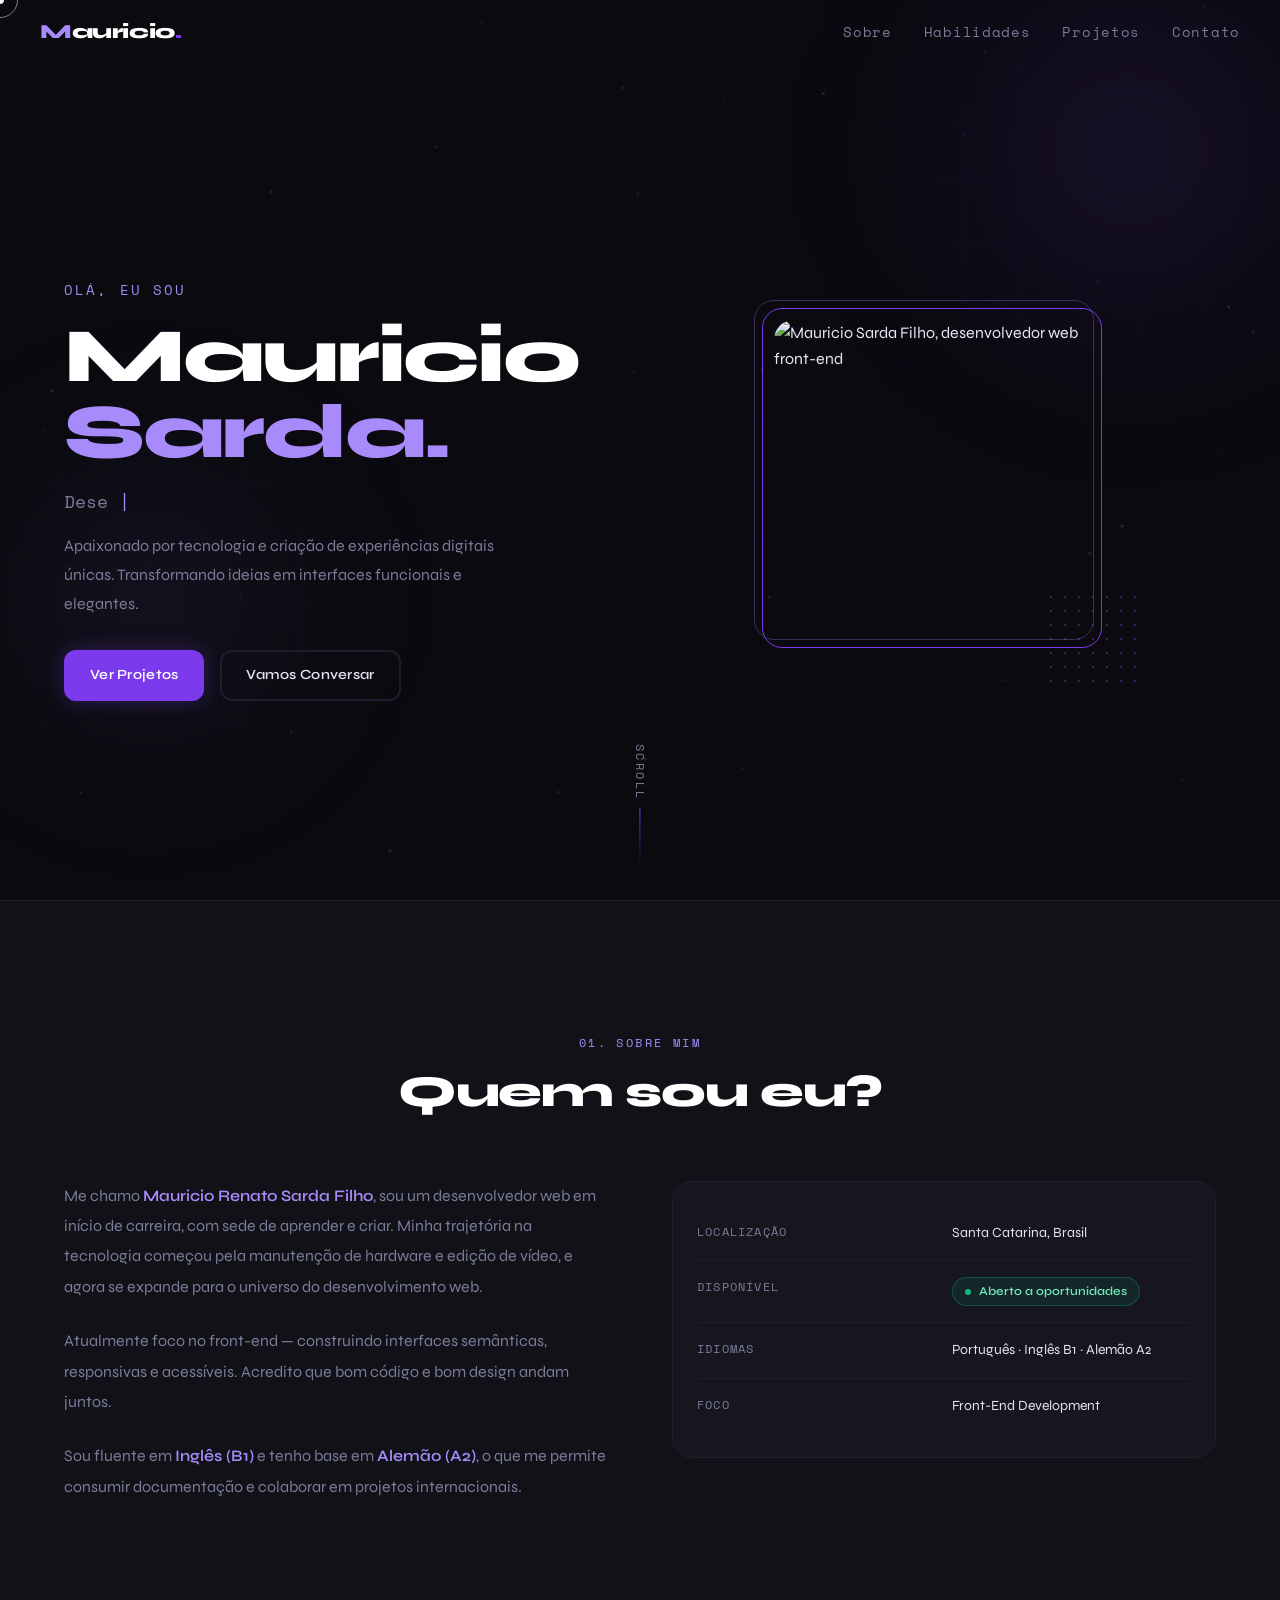
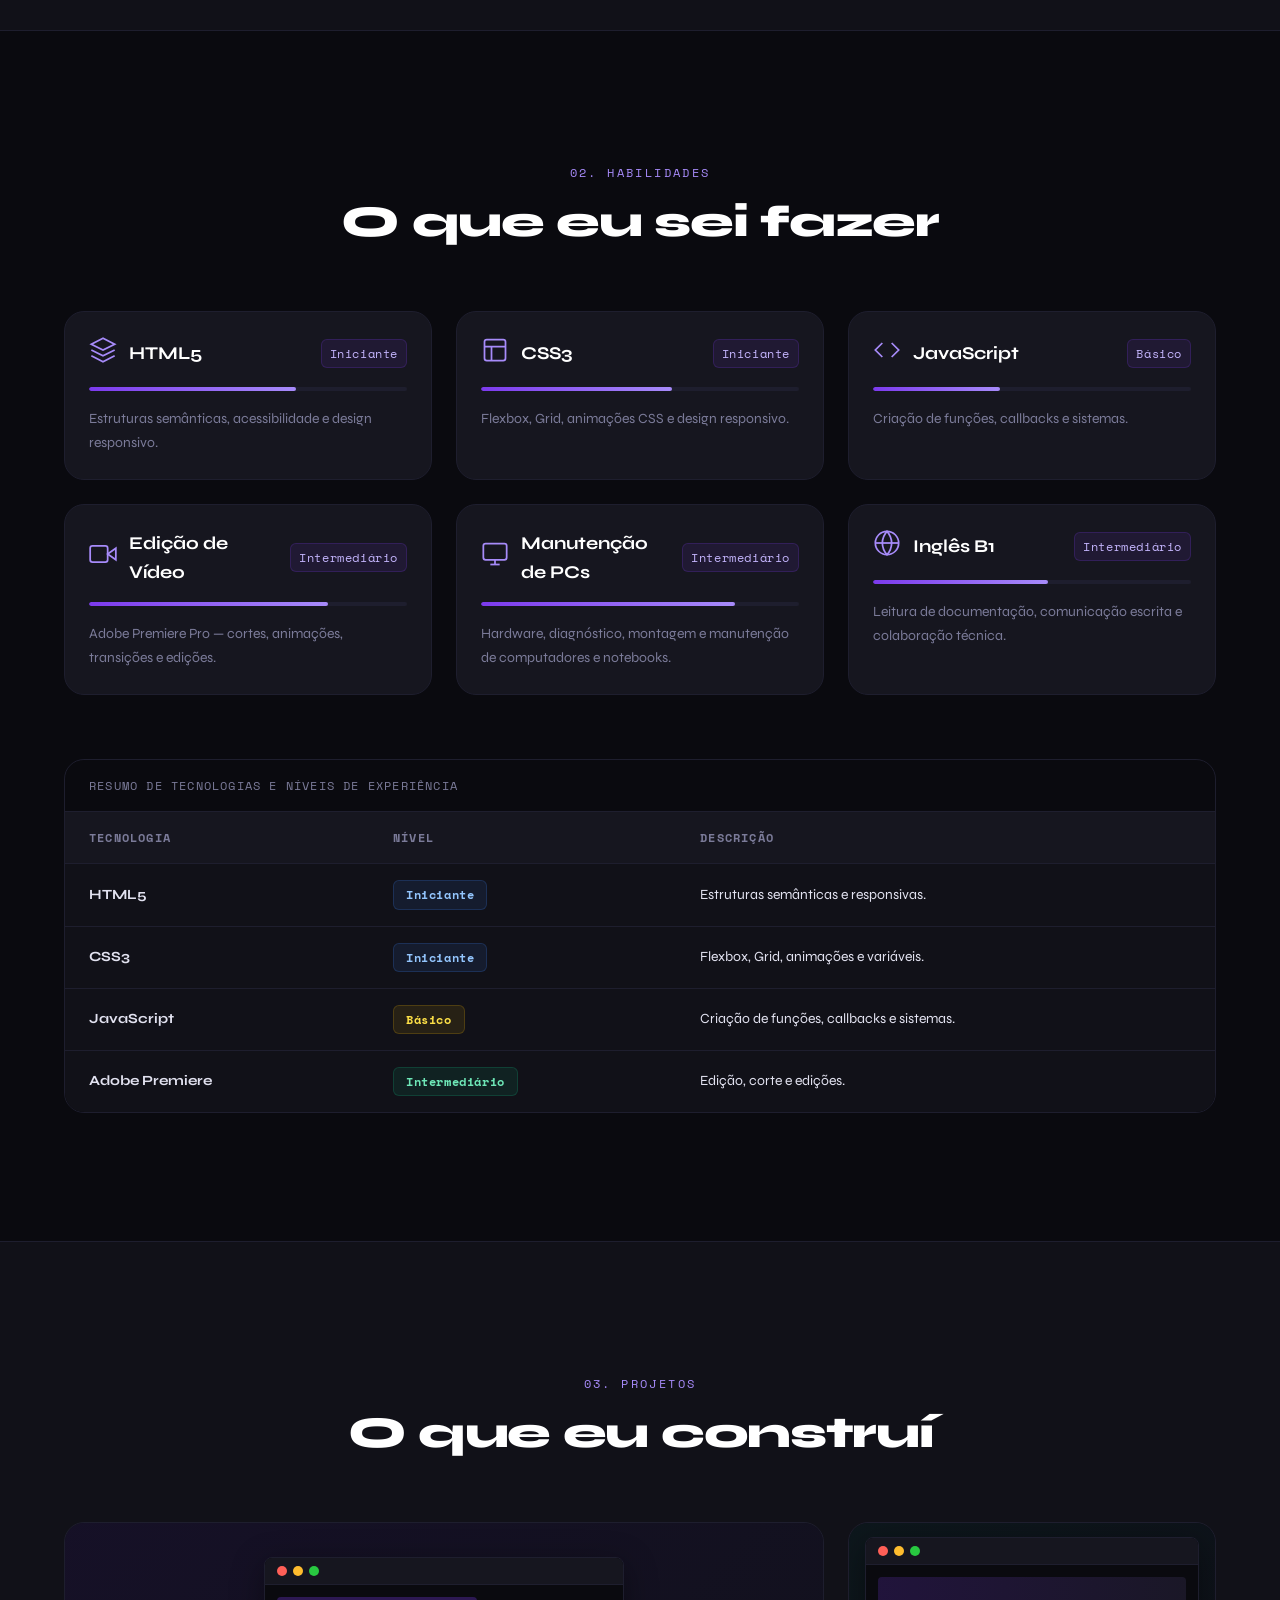
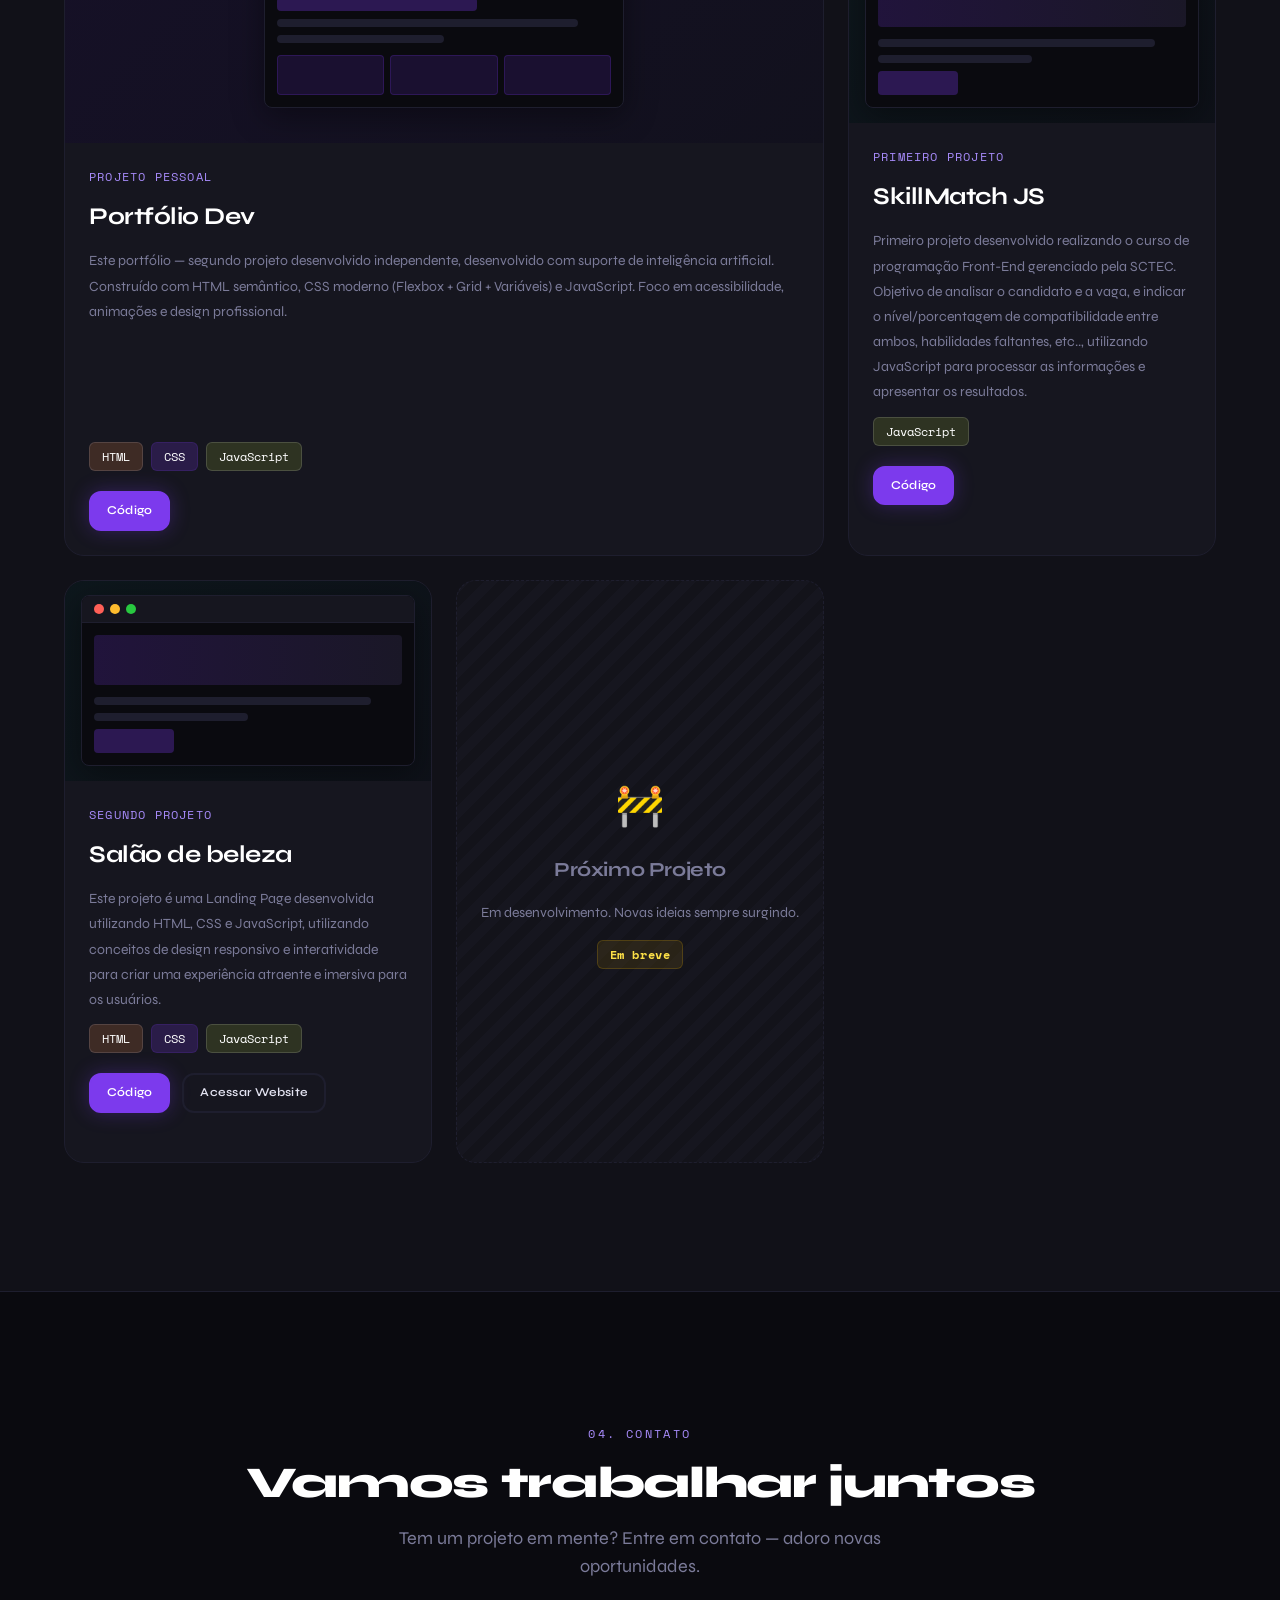
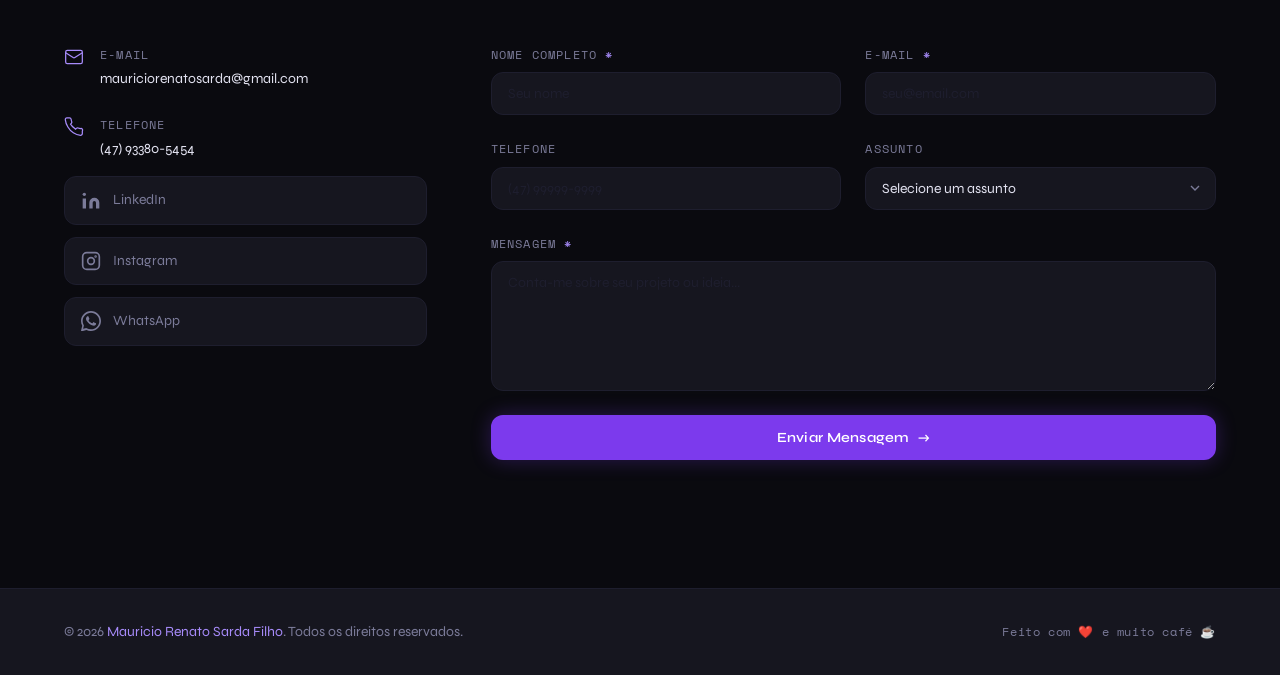
==== commit 761ace9e: "Meu portfólio v2.0 Feature: Added WhatsApp button at the bottom of the page.  Fix: Fixed bug where t" ====
--- a/index.html
+++ b/index.html
@@ -42,7 +42,7 @@
         <li><a class="nav__link" href="#sobre">Sobre</a></li>
         <li><a class="nav__link" href="#habilidades">Habilidades</a></li>
         <li><a class="nav__link" href="#projetos">Projetos</a></li>
-        <li><a class="nav__link nav__link--cta" href="#contato">Contato</a></li>
+        <li><a class="nav__link" href="#contato">Contato</a></li>
       </ul>
     </nav>
   </header>
@@ -266,7 +266,7 @@
               <tr>
                 <td data-label="Tecnologia"><strong>JavaScript</strong></td>
                 <td data-label="Nível"><span class="badge badge--yellow">Básico</span></td>
-                <td data-label="Descrição">Scripts client-side e manipulação do DOM.</td>
+                <td data-label="Descrição">Criação de funções, callbacks e sistemas.</td>
               </tr>
               <tr>
                 <td data-label="Tecnologia"><strong>Adobe Premiere</strong></td>
@@ -318,9 +318,9 @@
                 Este portfólio — segundo projeto desenvolvido independente, desenvolvido com suporte de inteligência artificial. Construído com HTML semântico, CSS moderno (Flexbox + Grid + Variáveis) e JavaScript. Foco em acessibilidade, animações e design profissional.
               </p>
               <ul class="project-card__tech" role="list" aria-label="Tecnologias usadas">
-                <li>HTML5</li>
-                <li>CSS3</li>
-                <li>JavaScript</li>
+                <li class="hability-html">HTML</li>
+                <li class="hability-css">CSS</li>
+                <li class="hability-javascript">JavaScript</li>
               </ul>
               <div class="project-card__links">
                 <a href="https://github.com/fleche12rsk/Meu-portifio" class="btn btn--sm btn--primary" aria-label="Ver código do portfólio no GitHub">Código</a>
@@ -348,15 +348,53 @@
             </div>
             <div class="project-card__body">
               <span class="project-card__tag">Primeiro Projeto</span>
-              <h3 class="project-card__title">Landing Page</h3>
+              <h3 class="project-card__title">SkillMatch JS</h3>
               <p class="project-card__desc">
-                Primeiro projeto desenvolvido realizando o curso de programação Front-End gerenciado pela SCTEC. Introdução prática aos fundamentos do JavaScript, marcando o início da jornada no front-end.
+                Primeiro projeto desenvolvido realizando o curso de programação Front-End gerenciado pela SCTEC. Objetivo de analisar o candidato e a vaga, e indicar o nível/porcentagem de compatibilidade entre ambos, habilidades faltantes, etc.., utilizando JavaScript para processar as informações e apresentar os resultados.
               </p>
               <ul class="project-card__tech" role="list" aria-label="Tecnologias usadas">
-                <li>JavaScript</li>       
+                <li class="hability-javascript">JavaScript</li>  
               </ul>
               <div class="project-card__links">
-                <a href="https://github.com/fleche12rsk/SkillMatch-JS" class="btn btn--sm btn--primary" aria-label="Ver código da landing page no GitHub">Código</a>
+                <a href="https://github.com/fleche12rsk/SkillMatch-JS" target="_blank" class="btn btn--sm btn--primary" aria-label="Ver código da landing page no GitHub">Código</a>
+                
+              </div>
+            </div>
+            <br>
+          </article>
+
+          <article class="project-card">
+            <div class="project-card__visual" aria-hidden="true">
+              <div class="project-card__preview project-card__preview--alt">
+                <div class="browser-mock">
+                  <div class="browser-mock__bar">
+                    <span></span><span></span><span></span>
+                  </div>
+                  <div class="browser-mock__screen">
+                    <div class="browser-mock__content">
+                      <div class="mock-hero"></div>
+                      <div class="mock-line"></div>
+                      <div class="mock-line mock-line--short"></div>
+                      <div class="mock-btn"></div>
+                    </div>
+                  </div>
+                </div>
+              </div>
+            </div>
+            <div class="project-card__body">
+              <span class="project-card__tag">Segundo Projeto</span>
+              <h3 class="project-card__title">Salão de beleza</h3>
+              <p class="project-card__desc">
+                Este projeto é uma Landing Page desenvolvida utilizando HTML, CSS e JavaScript, utilizando conceitos de design responsivo e interatividade para criar uma experiência atraente e imersiva para os usuários.
+              </p>
+              <ul class="project-card__tech" role="list" aria-label="Tecnologias usadas">
+                <li class="hability-html">HTML</li>       
+                <li class="hability-css">CSS</li>       
+                <li class="hability-javascript" >JavaScript</li>       
+              </ul>
+              <div class="project-card__links">
+                <a href="https://github.com/fleche12rsk/landing-page-01" target="_blank" class="btn btn--sm btn--primary" aria-label="Ver código da landing page no GitHub">Código</a>
+                <a href="https://fleche12rsk.github.io/landing-page-01/" target="_blank" class="btn btn--sm btn--ghost" aria-label="Acessar o website">Acessar Website</a>
               </div>
             </div>
             <br>
@@ -417,6 +455,10 @@
               <a href="https://www.instagram.com/mauriciosardafilho/" class="social-link" target="_blank" rel="noopener noreferrer" aria-label="Instagram de Mauricio Sarda">
                 <svg width="20" height="20" viewBox="0 0 24 24" fill="none" stroke="currentColor" stroke-width="2"><rect x="2" y="2" width="20" height="20" rx="5"/><circle cx="12" cy="12" r="4"/><circle cx="17.5" cy="6.5" r="0.5" fill="currentColor"/></svg>
                 Instagram
+              </a>
+              <a href="https://wa.me/5547933805454?text=Olá!%20Gostaria%20de%20saber%20mais%20informações%20sobre%20orçamentos%20e%20outras%20coisas." class="social-link" target="_blank" rel="noopener noreferrer" aria-label="WhatsApp de Mauricio Sarda">
+                <svg width="20" height="20" viewBox="0 0 24 24" fill="currentColor"><path d="M17.472 14.382c-.297-.149-1.758-.867-2.03-.967-.273-.099-.471-.148-.67.15-.197.297-.767.966-.94 1.164-.173.199-.347.223-.644.075-.297-.15-1.255-.463-2.39-1.475-.883-.788-1.48-1.761-1.653-2.059-.173-.297-.018-.458.13-.606.134-.133.298-.347.446-.52.149-.174.198-.298.298-.497.099-.198.05-.371-.025-.52-.075-.149-.669-1.612-.916-2.207-.242-.579-.487-.5-.669-.51-.173-.008-.371-.01-.57-.01-.198 0-.52.074-.792.372-.272.297-1.04 1.016-1.04 2.479 0 1.462 1.065 2.875 1.213 3.074.149.198 2.096 3.2 5.077 4.487.709.306 1.262.489 1.694.625.712.227 1.36.195 1.871.118.571-.085 1.758-.719 2.006-1.413.248-.694.248-1.289.173-1.413-.074-.124-.272-.198-.57-.347z"/><path d="M12 0C5.373 0 0 5.373 0 12c0 2.117.554 4.103 1.523 5.827L.057 23.428a.75.75 0 0 0 .921.921l5.601-1.466A11.945 11.945 0 0 0 12 24c6.627 0 12-5.373 12-12S18.627 0 12 0zm0 22c-1.907 0-3.693-.505-5.228-1.387l-.374-.22-3.878 1.016 1.016-3.878-.22-.374A9.953 9.953 0 0 1 2 12C2 6.477 6.477 2 12 2s10 4.477 10 10-4.477 10-10 10z"/></svg>
+                WhatsApp
               </a>
             </nav>
           </aside>
--- a/style.css
+++ b/style.css
@@ -1,8 +1,3 @@
-/* =====================================================
-   MAURICIO SARDA — PORTFÓLIO
-   Style principal — semântico & acessível
-   ===================================================== */
-
 /* ──────────────────── RESET & BASE ──────────────────── */
 *, *::before, *::after {
   box-sizing: border-box;
@@ -279,20 +274,6 @@
 .nav__link:hover::after {
   width: 100%;
 }
-
-.nav__link--cta {
-  color: var(--clr-accent-2);
-  padding: var(--sp-2) var(--sp-4);
-  border-radius: var(--radius);
-  transition: background var(--t-fast), color var(--t-fast);
-}
-
-.nav__link--cta:hover {
-  background: var(--clr-accent);
-  color: var(--clr-white);
-}
-
-.nav__link--cta::after { display: none; }
 
 .nav__toggle {
   display: none;
@@ -1113,11 +1094,31 @@
   gap: var(--sp-2);
 }
 
-.project-card__tech li {
+.hability-javascript {
   font-family: var(--ff-mono);
   font-size: var(--fs-xs);
-  color: var(--clr-accent-3);
-  background: rgba(124,58,237,0.08);
+  color: var(--clr-white);
+  background: rgba(108, 126, 43, 0.288);
+  border: 1px solid rgba(240, 240, 240, 0.15);
+  padding: var(--sp-1) var(--sp-3);
+  border-radius: 6px;
+}
+
+.hability-html {
+  font-family: var(--ff-mono);
+  font-size: var(--fs-xs);
+  color: var(--clr-white);
+  background: rgba(248, 140, 68, 0.178);
+  border: 1px solid rgba(219, 213, 230, 0.15);
+  padding: var(--sp-1) var(--sp-3);
+  border-radius: 6px;
+}
+
+.hability-css {
+  font-family: var(--ff-mono);
+  font-size: var(--fs-xs);
+  color: var(--clr-white);
+  background: rgba(124, 58, 237, 0.199);
   border: 1px solid rgba(124,58,237,0.15);
   padding: var(--sp-1) var(--sp-3);
   border-radius: 6px;
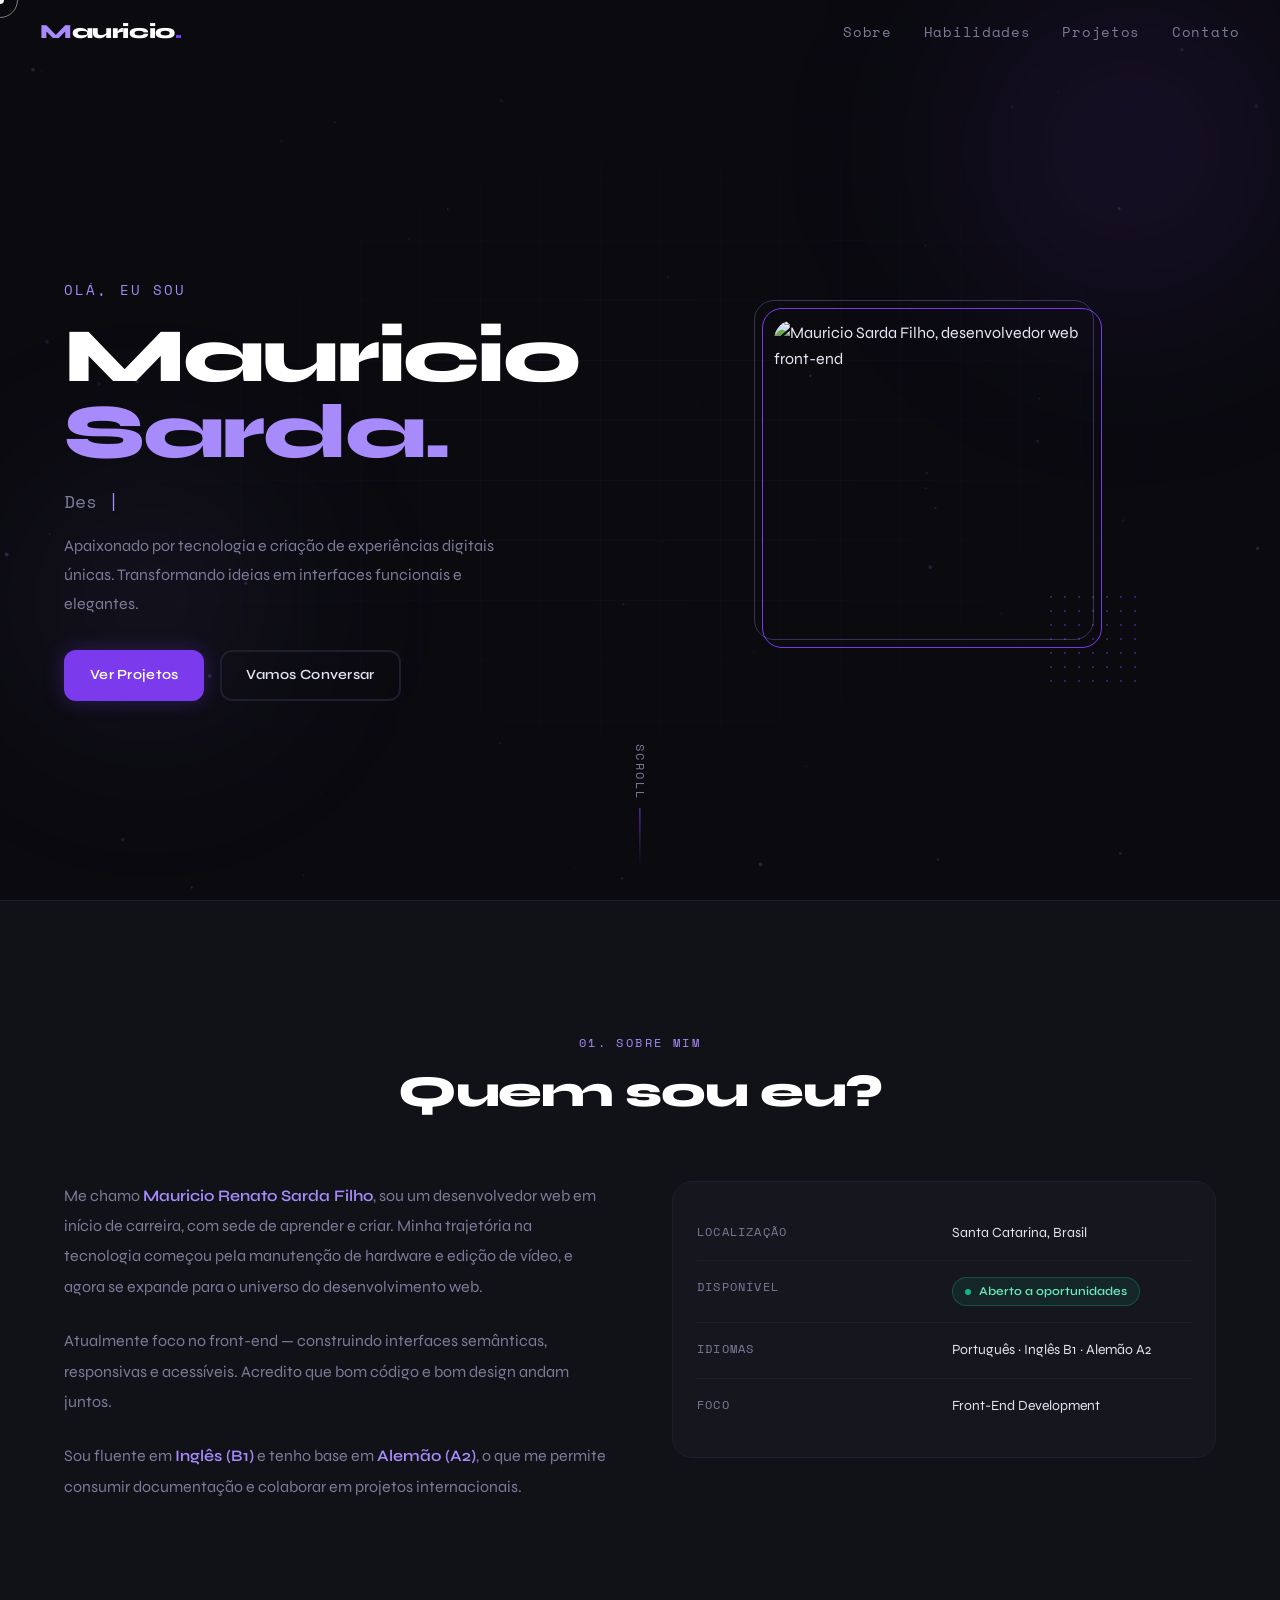
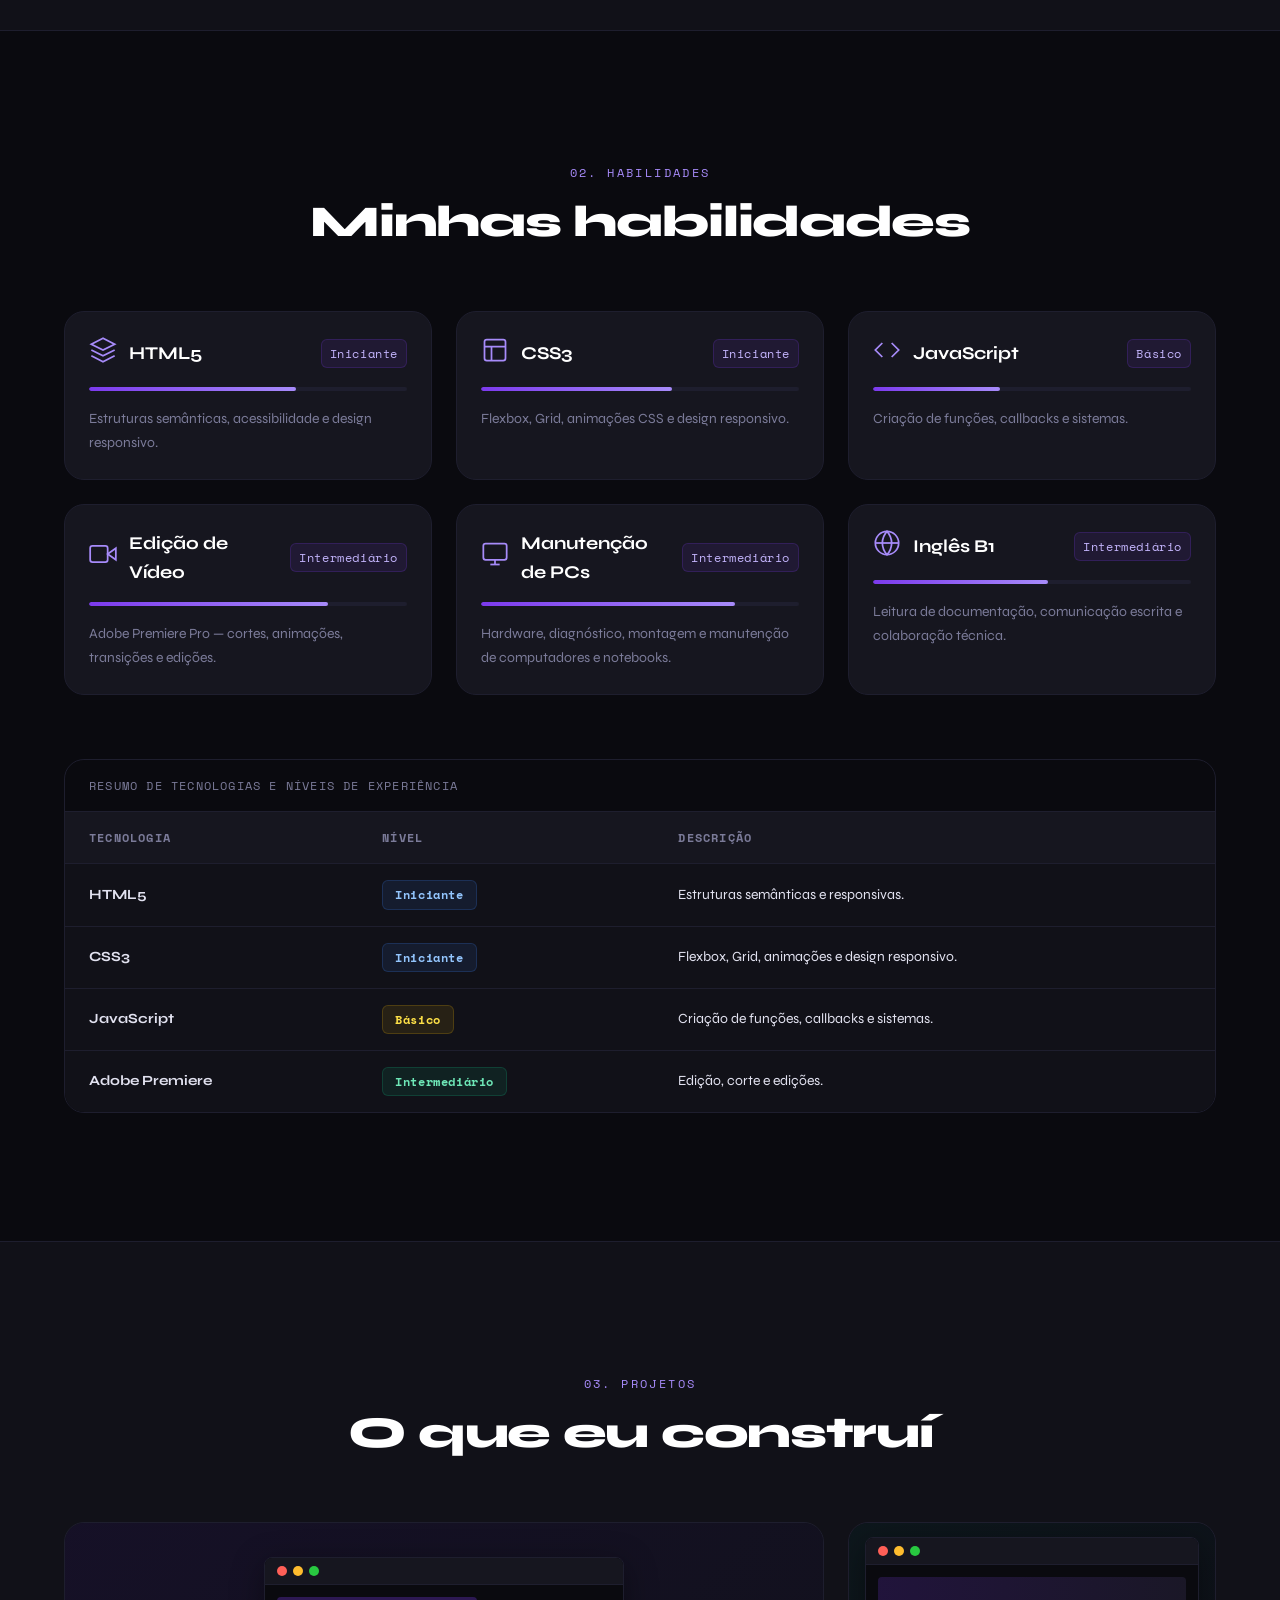
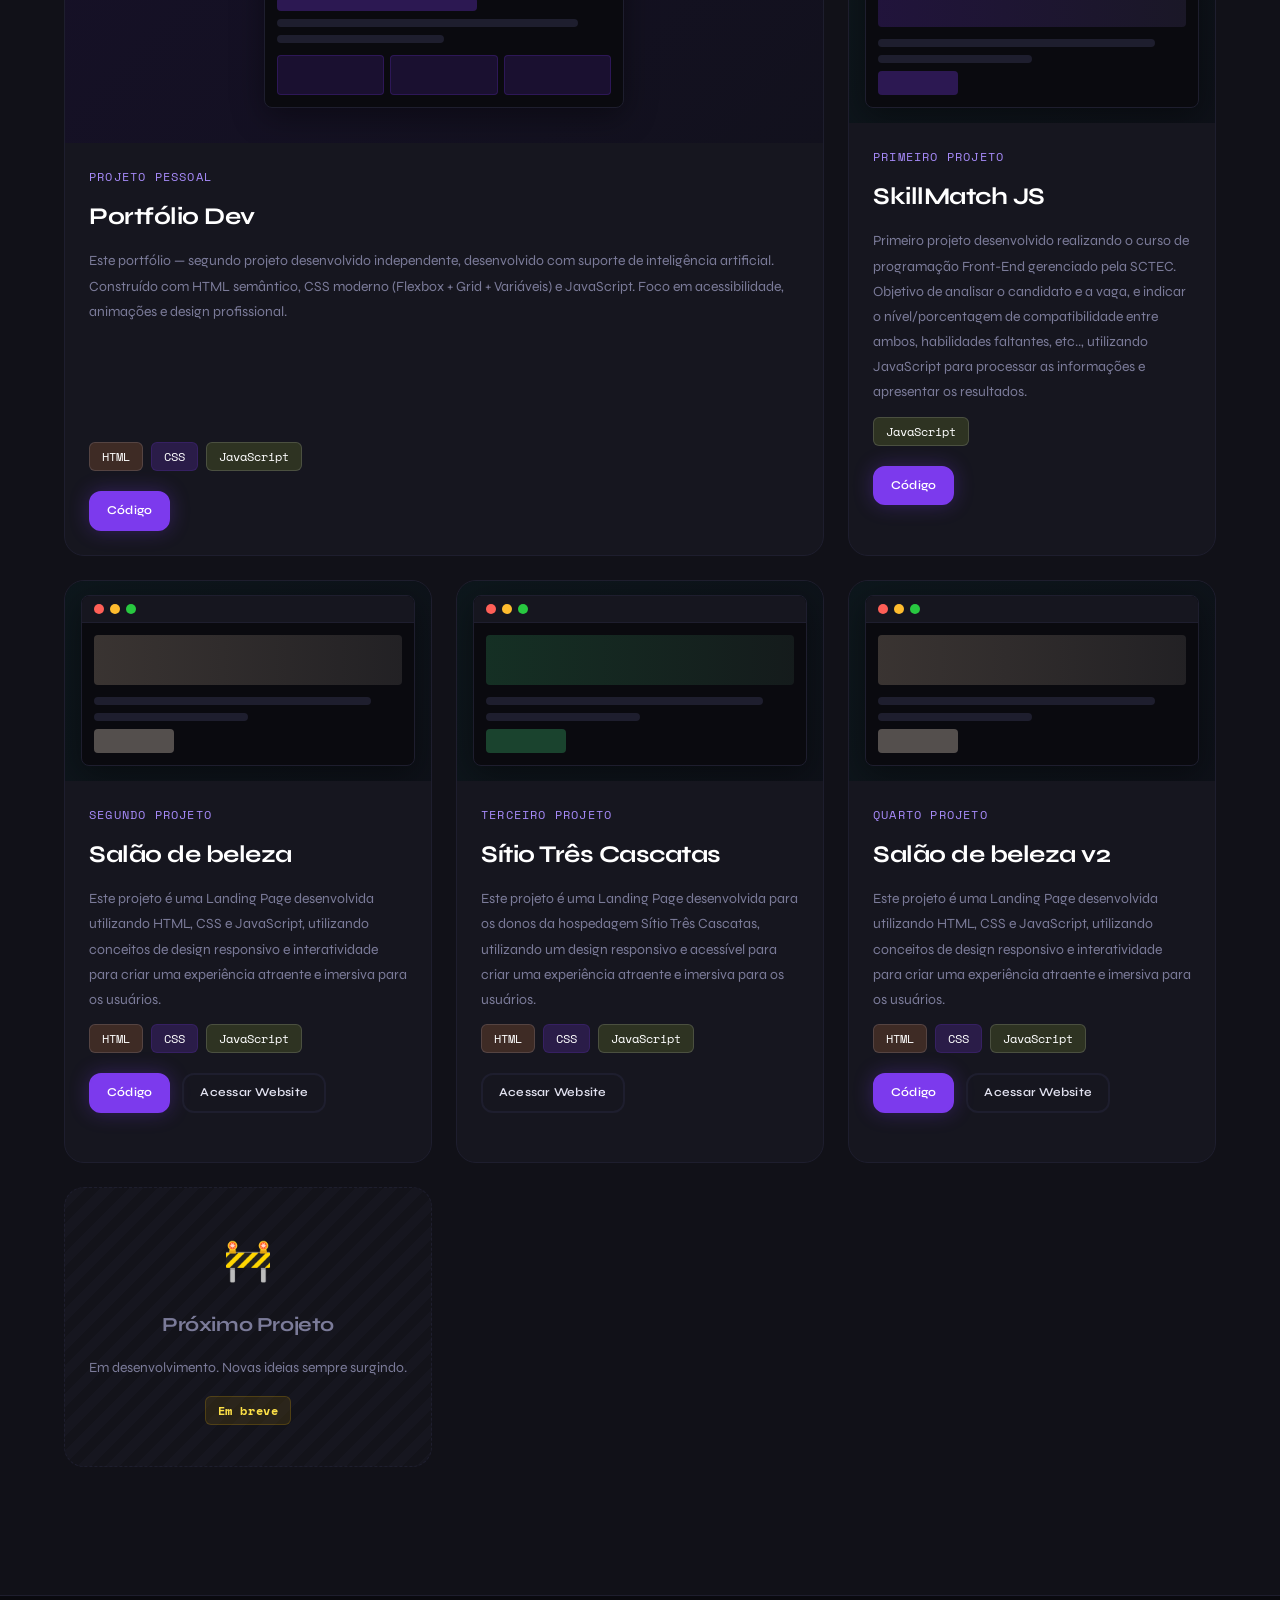
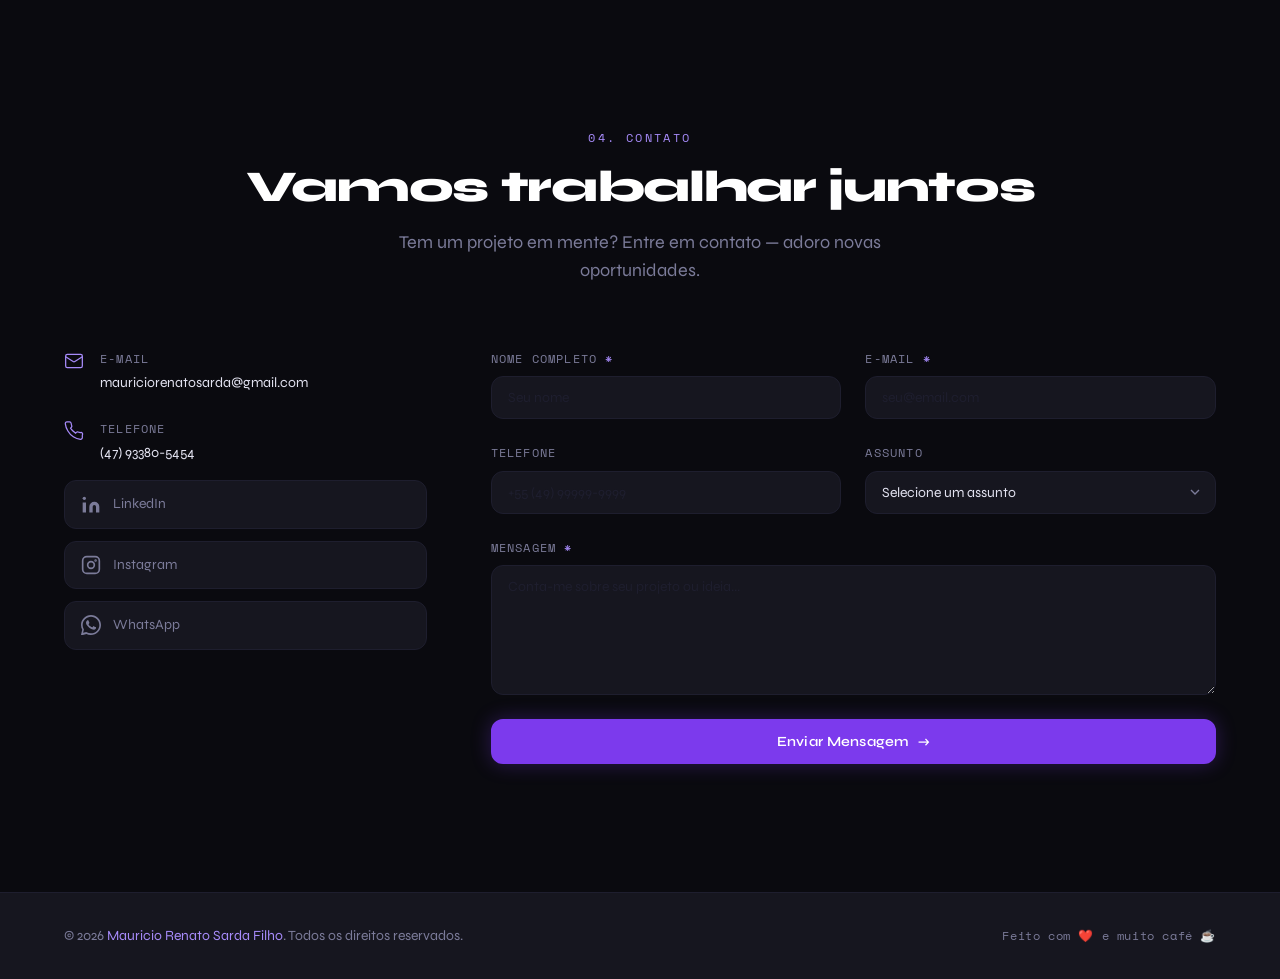
==== commit c3f555f1: "Meu portfólio v3.0 feat: adicionado mais dois projetos a seção de "projetos" feat: adicionado cores " ====
--- a/index.html
+++ b/index.html
@@ -10,6 +10,7 @@
   <link rel="preconnect" href="https://fonts.gstatic.com" crossorigin />
   <link href="https://fonts.googleapis.com/css2?family=Space+Mono:ital,wght@0,400;0,700;1,400&family=Syne:wght@400;600;700;800&display=swap" rel="stylesheet" />
   <link rel="stylesheet" href="style.css" />
+  <link rel="icon" type="image/png" href="IMAGES/favicon.png" />
 </head>
 <body>
 
@@ -81,7 +82,7 @@
       <figure class="hero__photo reveal-text" aria-label="Foto de Mauricio Sarda Filho">
         <div class="hero__photo-frame">
           <img
-            src="IMG_3269.png"
+            src="IMAGES/IMG_3269.png"
             alt="Mauricio Sarda Filho, desenvolvedor web front-end"
             class="hero__img"
             width="400"
@@ -150,7 +151,7 @@
       <div class="container">
         <header class="section-header">
           <span class="section-tag">02. Habilidades</span>
-          <h2 class="section-title" id="habilidades-titulo">O que eu sei fazer</h2>
+          <h2 class="section-title" id="habilidades-titulo">Minhas habilidades</h2>
         </header>
 
         <div class="habilidades__grid">
@@ -261,7 +262,7 @@
               <tr>
                 <td data-label="Tecnologia"><strong>CSS3</strong></td>
                 <td data-label="Nível"><span class="badge badge--blue">Iniciante</span></td>
-                <td data-label="Descrição">Flexbox, Grid, animações e variáveis.</td>
+                <td data-label="Descrição">Flexbox, Grid, animações e design responsivo.</td>
               </tr>
               <tr>
                 <td data-label="Tecnologia"><strong>JavaScript</strong></td>
@@ -323,7 +324,7 @@
                 <li class="hability-javascript">JavaScript</li>
               </ul>
               <div class="project-card__links">
-                <a href="https://github.com/fleche12rsk/Meu-portifio" class="btn btn--sm btn--primary" aria-label="Ver código do portfólio no GitHub">Código</a>
+                <a href="https://github.com/fleche12rsk/Meu-portifio" target="_blank" class="btn btn--sm btn--primary" aria-label="Ver código do portfólio no GitHub">Código</a>
               </div>
             </div>
           </article>
@@ -372,10 +373,10 @@
                   </div>
                   <div class="browser-mock__screen">
                     <div class="browser-mock__content">
-                      <div class="mock-hero"></div>
+                      <div class="mock-hero_02"></div>
                       <div class="mock-line"></div>
                       <div class="mock-line mock-line--short"></div>
-                      <div class="mock-btn"></div>
+                      <div class="mock-btn_02"></div>
                     </div>
                   </div>
                 </div>
@@ -395,6 +396,79 @@
               <div class="project-card__links">
                 <a href="https://github.com/fleche12rsk/landing-page-01" target="_blank" class="btn btn--sm btn--primary" aria-label="Ver código da landing page no GitHub">Código</a>
                 <a href="https://fleche12rsk.github.io/landing-page-01/" target="_blank" class="btn btn--sm btn--ghost" aria-label="Acessar o website">Acessar Website</a>
+              </div>
+            </div>
+            <br>
+          </article>
+
+          <article class="project-card">
+            <div class="project-card__visual" aria-hidden="true">
+              <div class="project-card__preview project-card__preview--alt">
+                <div class="browser-mock">
+                  <div class="browser-mock__bar">
+                    <span></span><span></span><span></span>
+                  </div>
+                  <div class="browser-mock__screen">
+                    <div class="browser-mock__content">
+                      <div class="mock-hero_03"></div>
+                      <div class="mock-line"></div>
+                      <div class="mock-line mock-line--short"></div>
+                      <div class="mock-btn_03"></div>
+                    </div>
+                  </div>
+                </div>
+              </div>
+            </div>
+            <div class="project-card__body">
+              <span class="project-card__tag">Terceiro Projeto</span>
+              <h3 class="project-card__title">Sítio Três Cascatas</h3>
+              <p class="project-card__desc">
+                Este projeto é uma Landing Page desenvolvida para os donos da hospedagem Sítio Três Cascatas, utilizando um design responsivo e acessível para criar uma experiência atraente e imersiva para os usuários.
+              </p>
+              <ul class="project-card__tech" role="list" aria-label="Tecnologias usadas">
+                <li class="hability-html">HTML</li>       
+                <li class="hability-css">CSS</li>       
+                <li class="hability-javascript" >JavaScript</li>       
+              </ul>
+              <div class="project-card__links">
+                <a href="https://sitiotrescascatas.com.br/" target="_blank" class="btn btn--sm btn--ghost" aria-label="Acessar o website">Acessar Website</a>
+              </div>
+            </div>
+            <br>
+          </article>
+
+          <article class="project-card">
+            <div class="project-card__visual" aria-hidden="true">
+              <div class="project-card__preview project-card__preview--alt">
+                <div class="browser-mock">
+                  <div class="browser-mock__bar">
+                    <span></span><span></span><span></span>
+                  </div>
+                  <div class="browser-mock__screen">
+                    <div class="browser-mock__content">
+                      <div class="mock-hero_02"></div>
+                      <div class="mock-line"></div>
+                      <div class="mock-line mock-line--short"></div>
+                      <div class="mock-btn_02"></div>
+                    </div>
+                  </div>
+                </div>
+              </div>
+            </div>
+            <div class="project-card__body">
+              <span class="project-card__tag">Quarto Projeto</span>
+              <h3 class="project-card__title">Salão de beleza v2</h3>
+              <p class="project-card__desc">
+                Este projeto é uma Landing Page desenvolvida utilizando HTML, CSS e JavaScript, utilizando conceitos de design responsivo e interatividade para criar uma experiência atraente e imersiva para os usuários.
+              </p>
+              <ul class="project-card__tech" role="list" aria-label="Tecnologias usadas">
+                <li class="hability-html">HTML</li>       
+                <li class="hability-css">CSS</li>       
+                <li class="hability-javascript" >JavaScript</li>       
+              </ul>
+              <div class="project-card__links">
+                <a href="https://github.com/fleche12rsk/landing-page-02" target="_blank" class="btn btn--sm btn--primary" aria-label="Ver código da landing page no GitHub">Código</a>
+                <a href="https://fleche12rsk.github.io/landing-page-02/" target="_blank" class="btn btn--sm btn--ghost" aria-label="Acessar o website">Acessar Website</a>
               </div>
             </div>
             <br>
@@ -501,7 +575,8 @@
                   id="telefone"
                   name="telefone"
                   autocomplete="tel"
-                  placeholder="(47) 99999-9999"
+                  placeholder="+55 (49) 99999-9999"
+                  maxlength="20"
                 />
               </div>
 
--- a/style.css
+++ b/style.css
@@ -1045,10 +1045,38 @@
   margin-bottom: 4px;
 }
 
+.mock-hero_02 {
+  height: 50px;
+  background: linear-gradient(90deg, rgba(248, 219, 188, 0.2), rgba(250, 237, 224, 0.1));
+  border-radius: 4px;
+  margin-bottom: 4px;
+}
+
+.mock-hero_03 {
+  height: 50px;
+  background: linear-gradient(90deg, rgba(64, 199, 120, 0.2), rgba(112, 177, 139, 0.1));
+  border-radius: 4px;
+  margin-bottom: 4px;
+}
+
 .mock-btn {
   height: 24px;
   width: 80px;
   background: rgba(124,58,237,0.3);
+  border-radius: 4px;
+}
+
+.mock-btn_02 {
+  height: 24px;
+  width: 80px;
+  background: rgba(255, 238, 220, 0.3);
+  border-radius: 4px;
+}
+
+.mock-btn_03 {
+  height: 24px;
+  width: 80px;
+  background: rgba(64, 199, 120, 0.3);
   border-radius: 4px;
 }
 
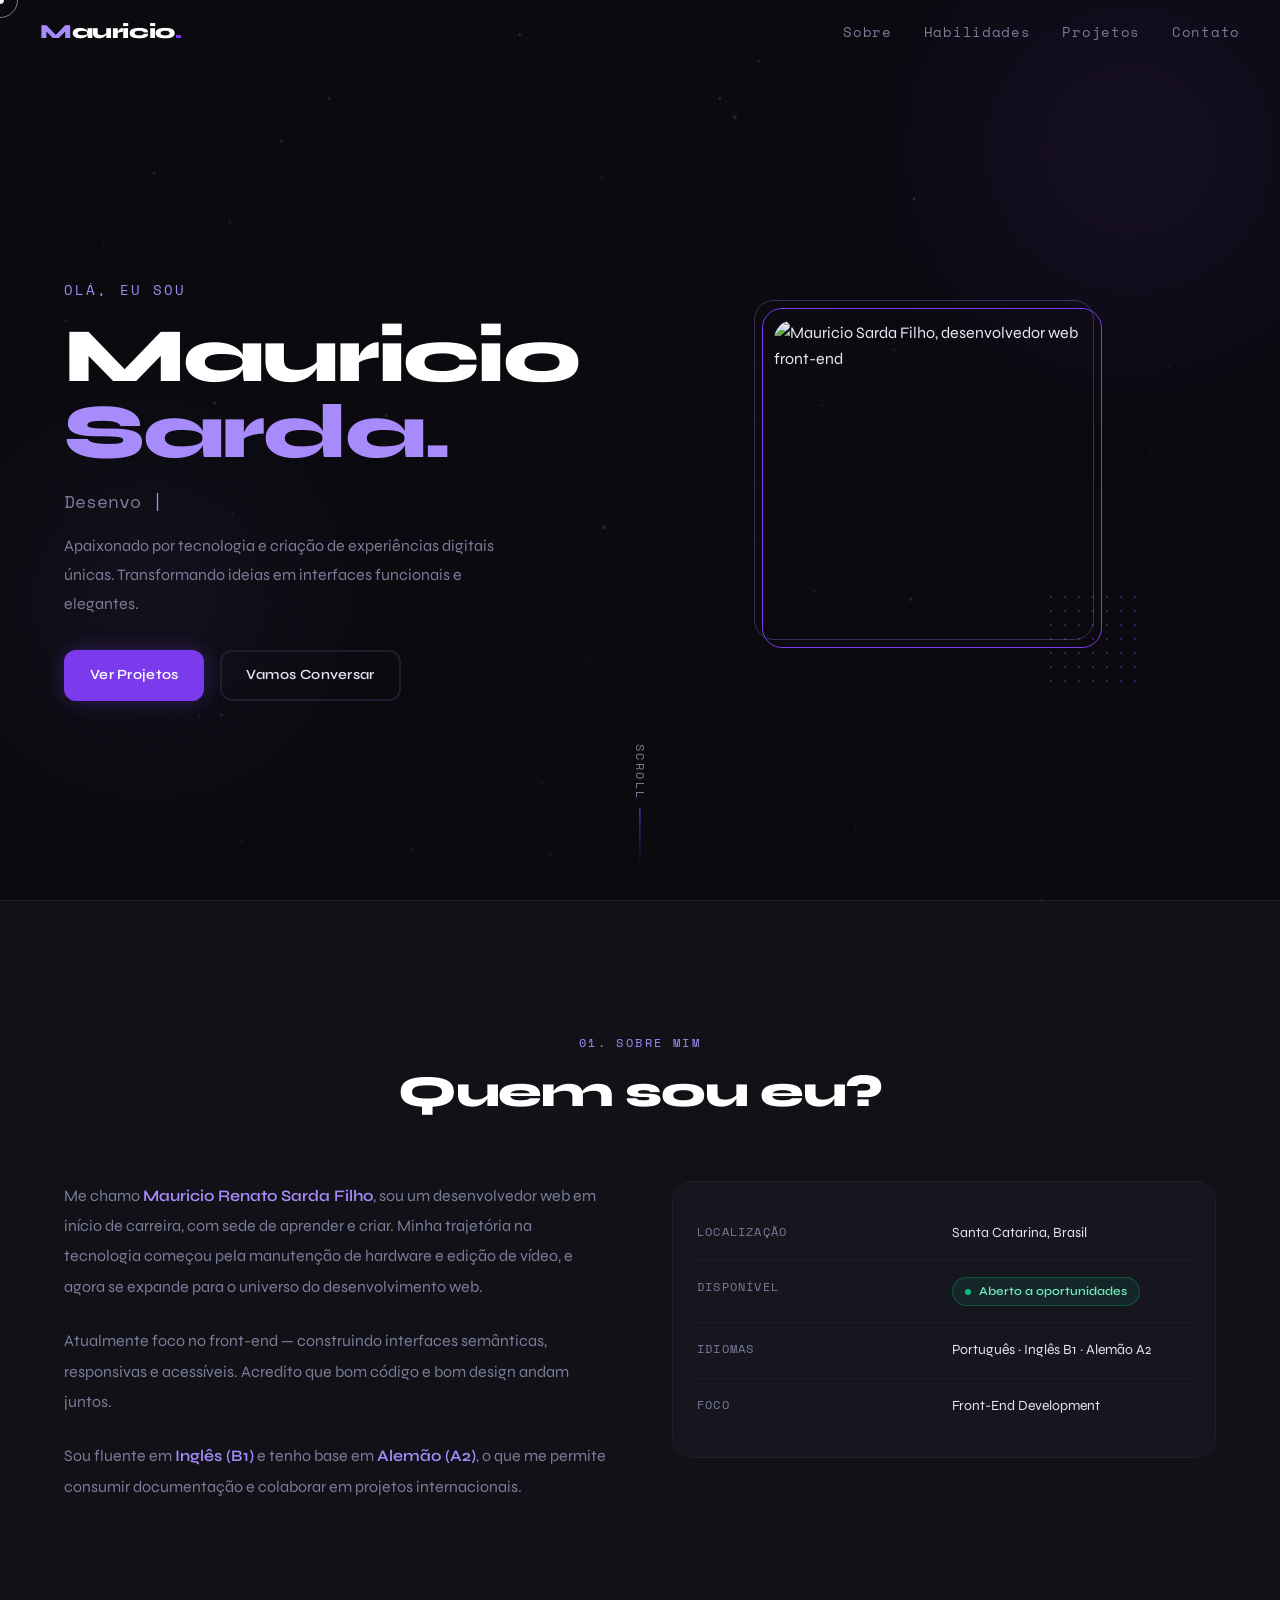
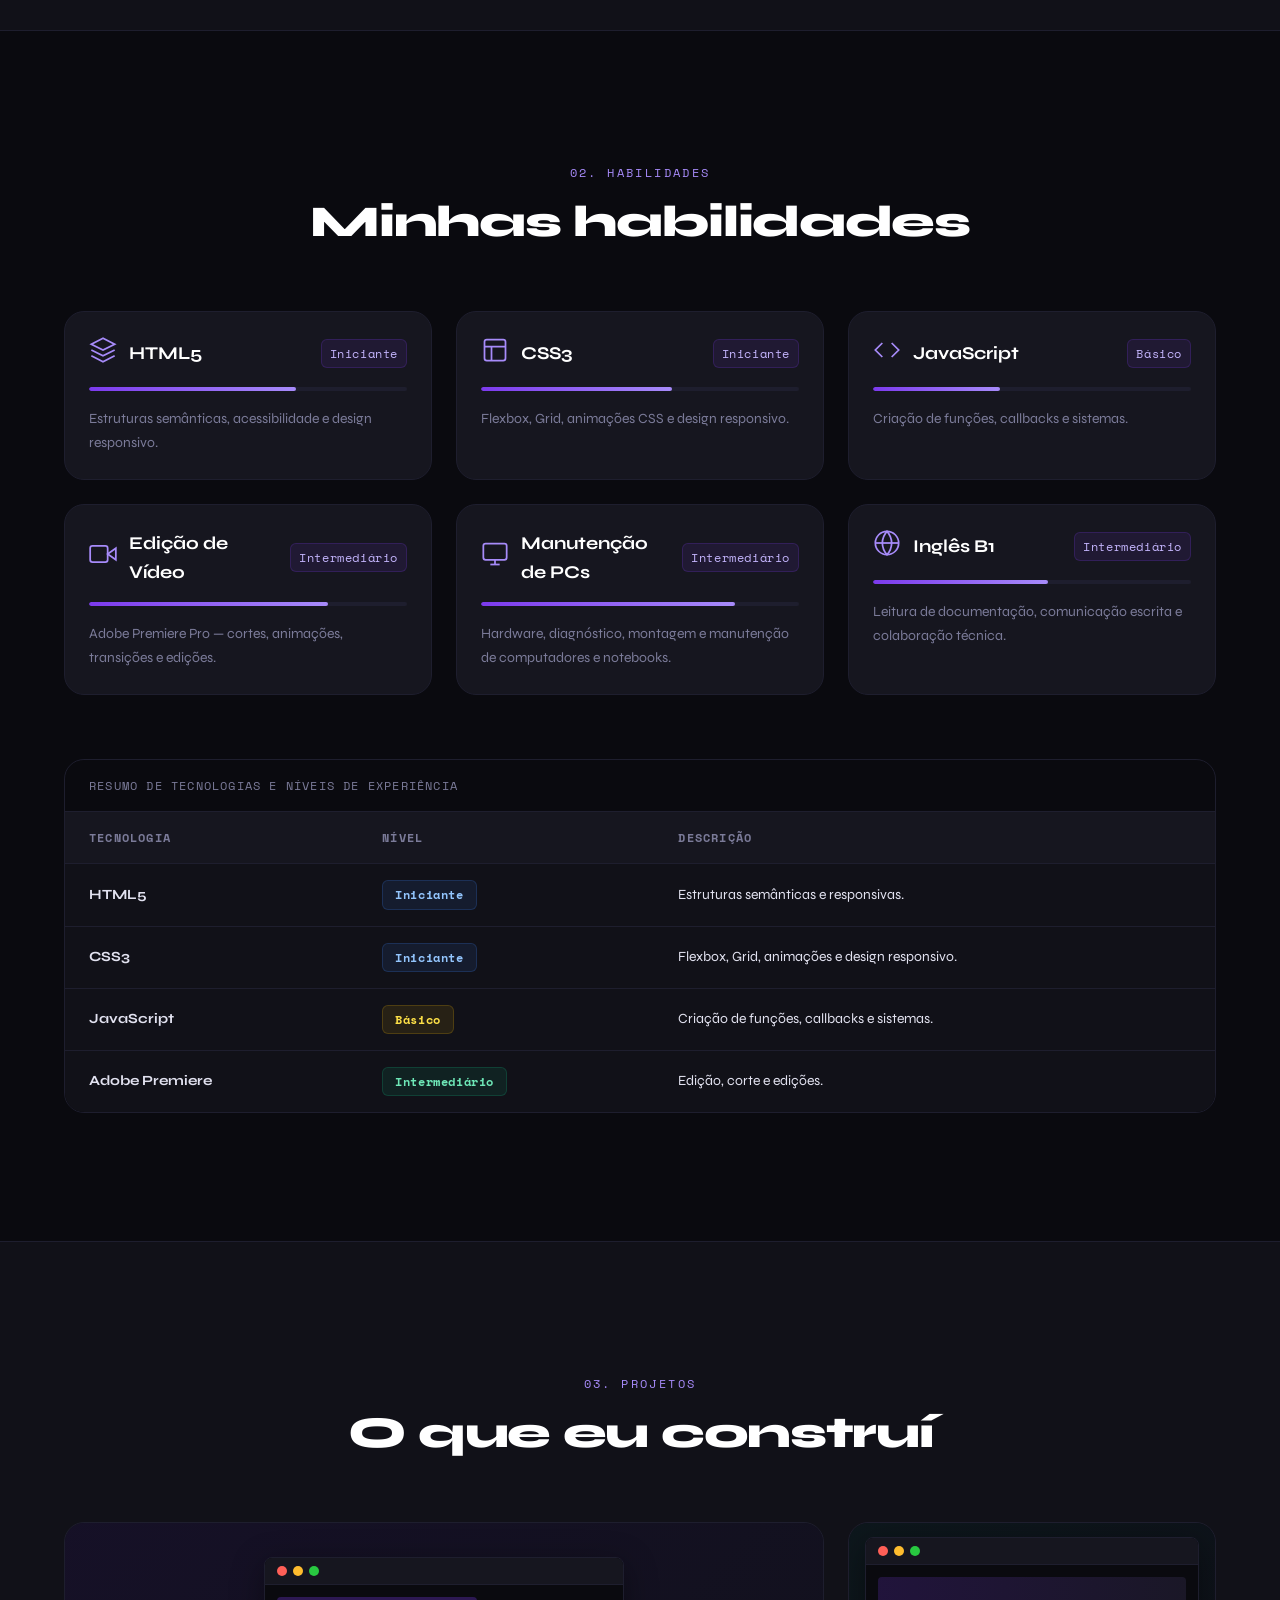
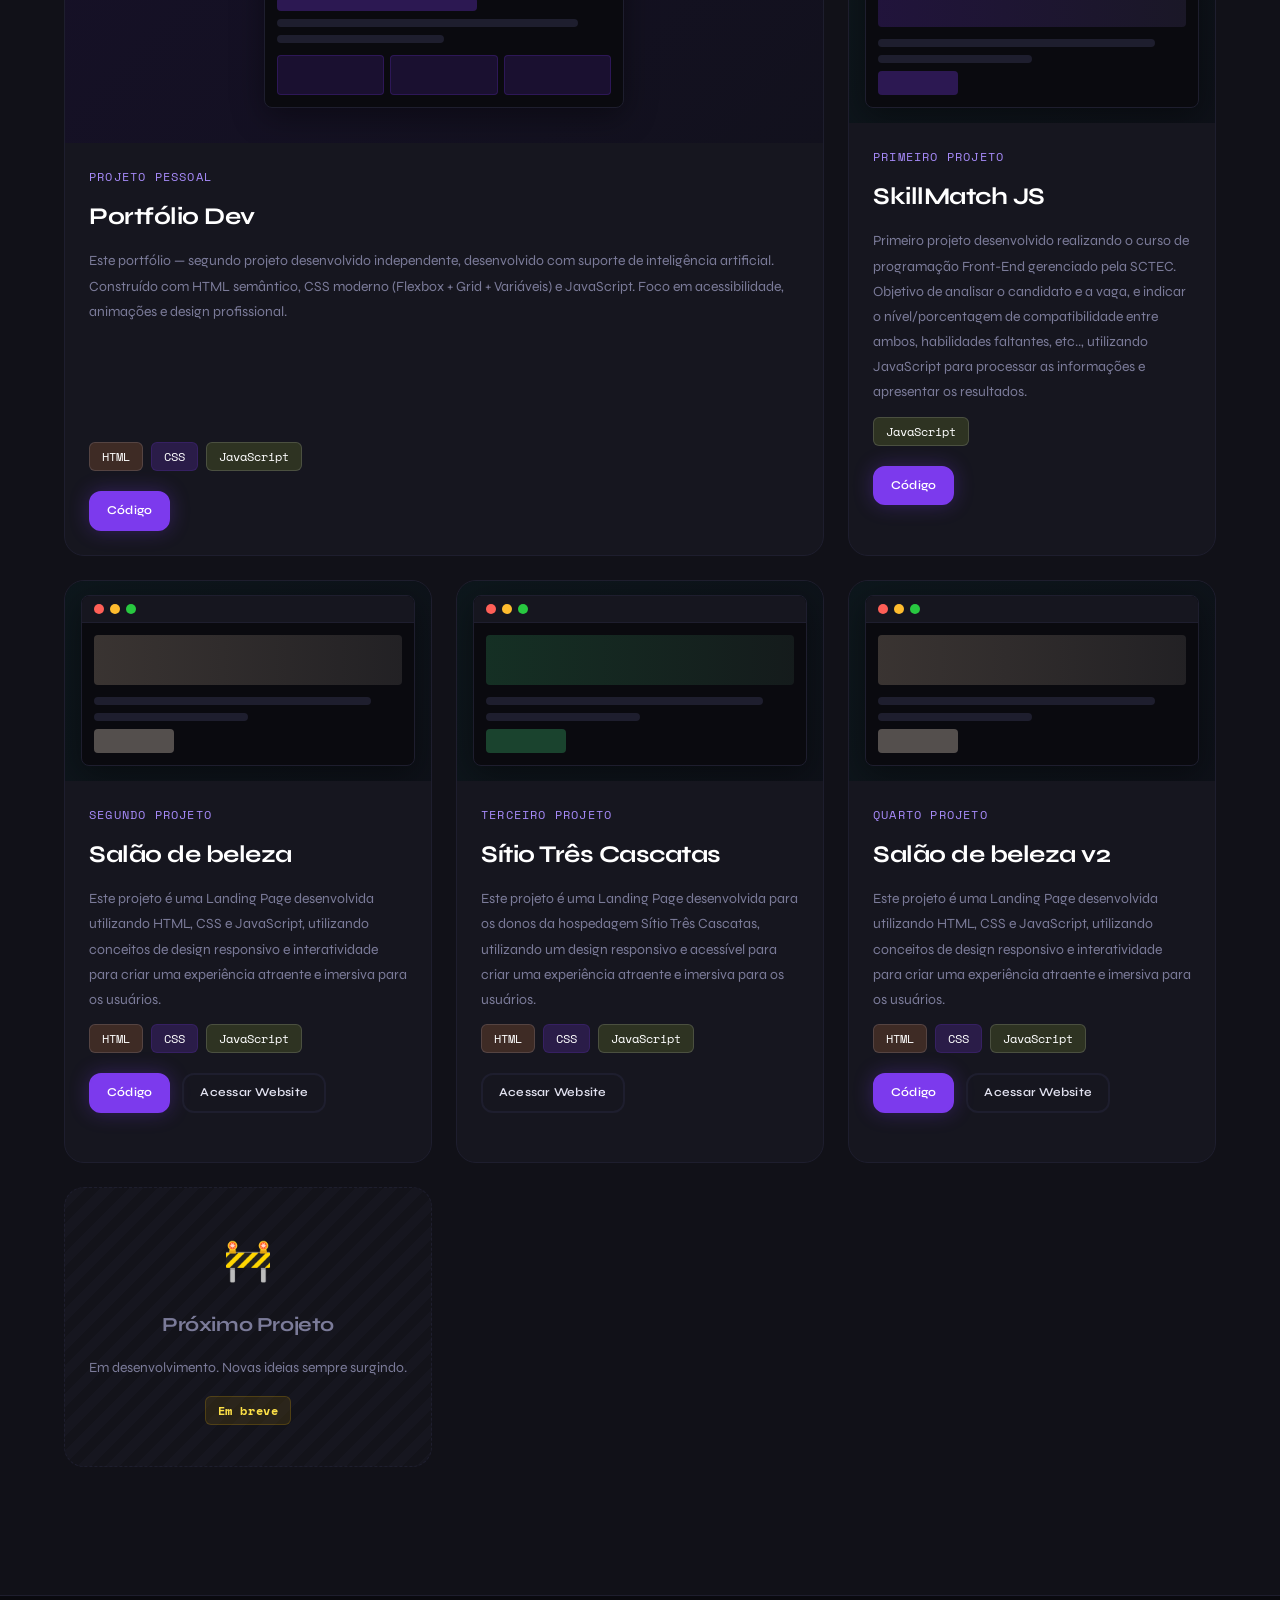
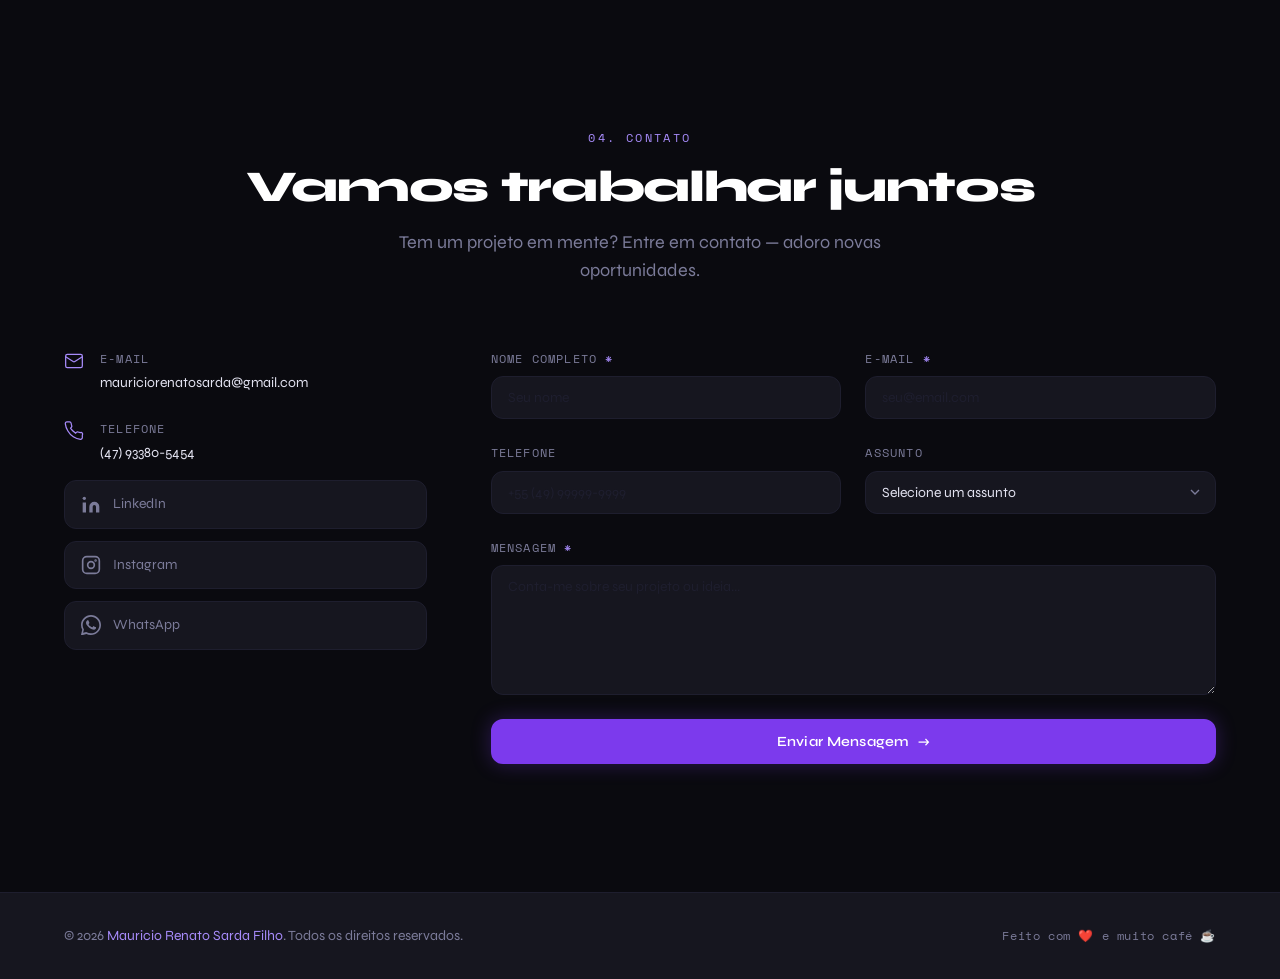
==== commit 2f1aee45: "Meu portfólio v3.1 feat: adicionado API do Google Analytics" ====
--- a/index.html
+++ b/index.html
@@ -12,6 +12,17 @@
   <link rel="stylesheet" href="style.css" />
   <link rel="icon" type="image/png" href="IMAGES/favicon.png" />
 </head>
+
+<!-- Google tag (gtag.js) -->
+<script async src="https://www.googletagmanager.com/gtag/js?id=G-T0G7L4JD7K"></script>
+<script>
+  window.dataLayer = window.dataLayer || [];
+  function gtag(){dataLayer.push(arguments);}
+  gtag('js', new Date());
+
+  gtag('config', 'G-T0G7L4JD7K');
+</script>
+
 <body>
 
   <!-- ===== CURSOR PERSONALIZADO ===== -->
@@ -324,7 +335,7 @@
                 <li class="hability-javascript">JavaScript</li>
               </ul>
               <div class="project-card__links">
-                <a href="https://github.com/fleche12rsk/Meu-portifio" target="_blank" class="btn btn--sm btn--primary" aria-label="Ver código do portfólio no GitHub">Código</a>
+                <a href="https://github.com/fleche12rsk/My-portfolio" target="_blank" class="btn btn--sm btn--primary" aria-label="Ver código do portfólio no GitHub">Código</a>
               </div>
             </div>
           </article>
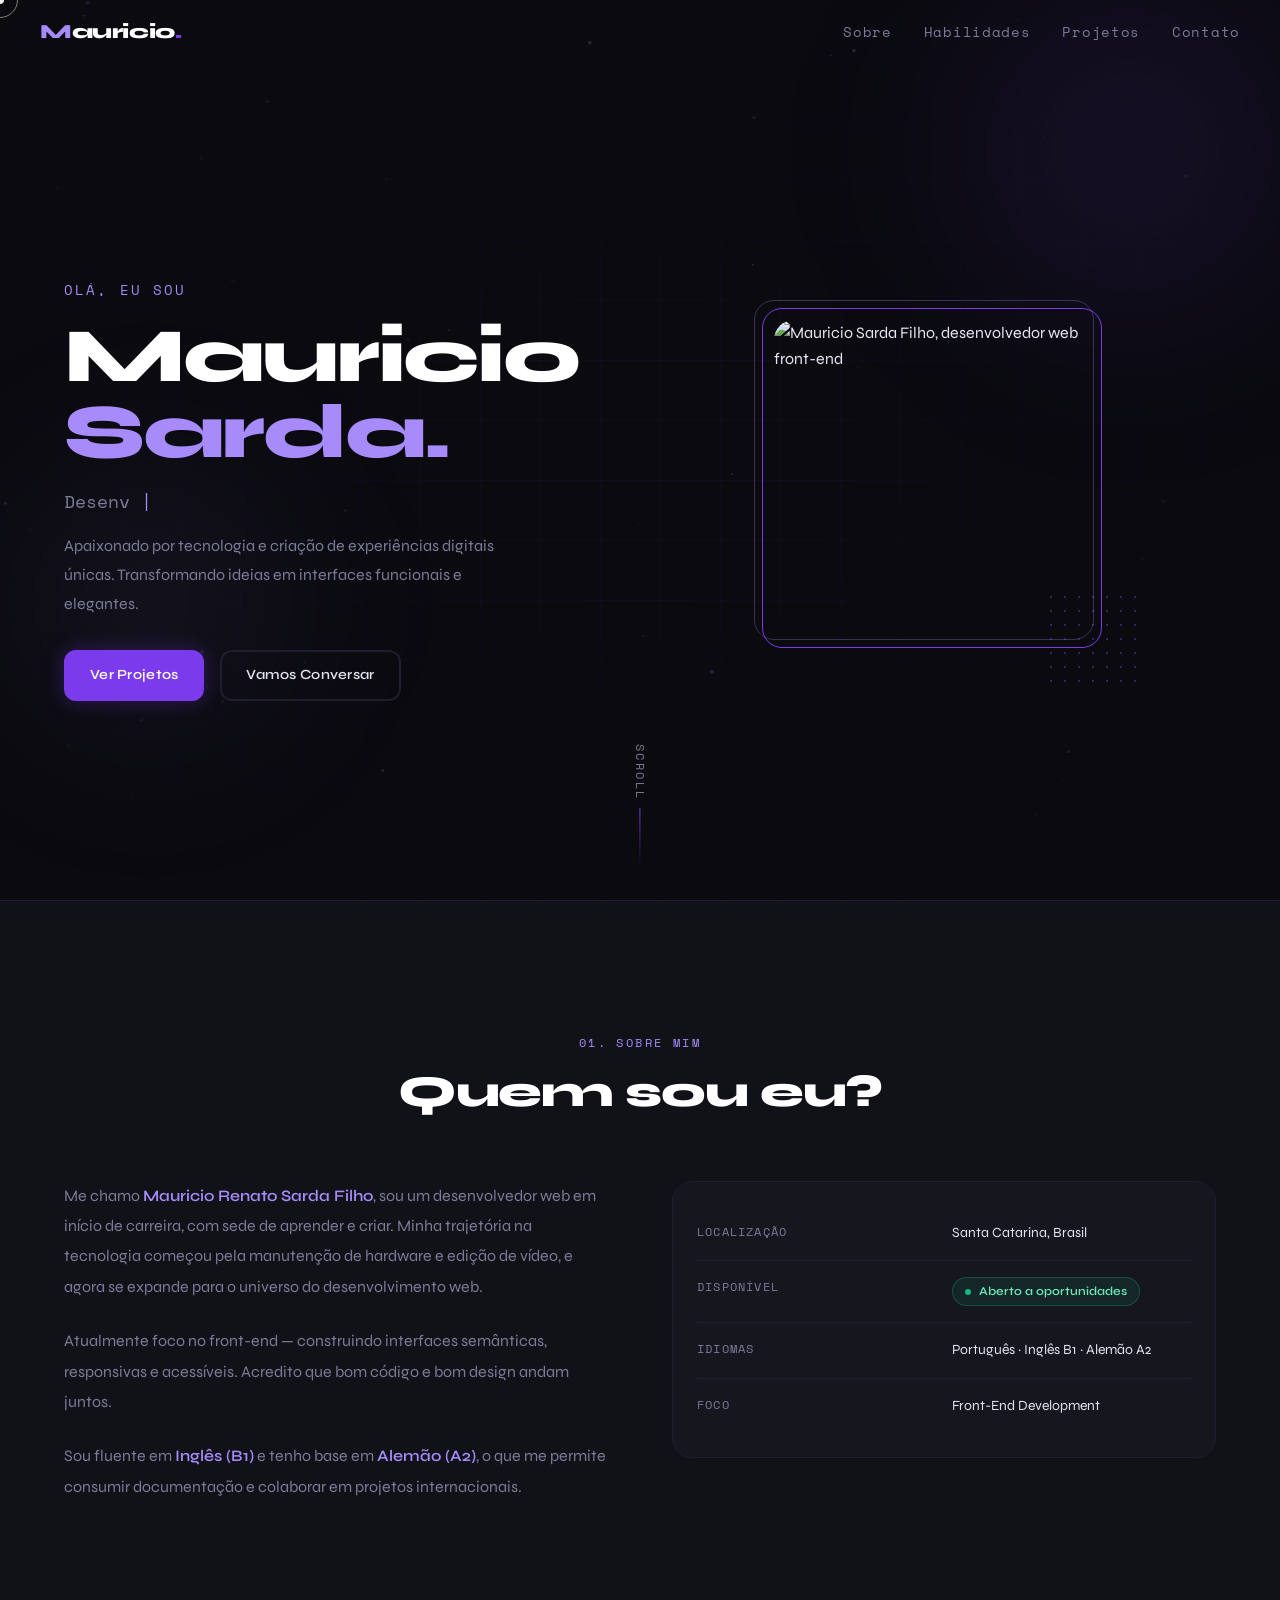
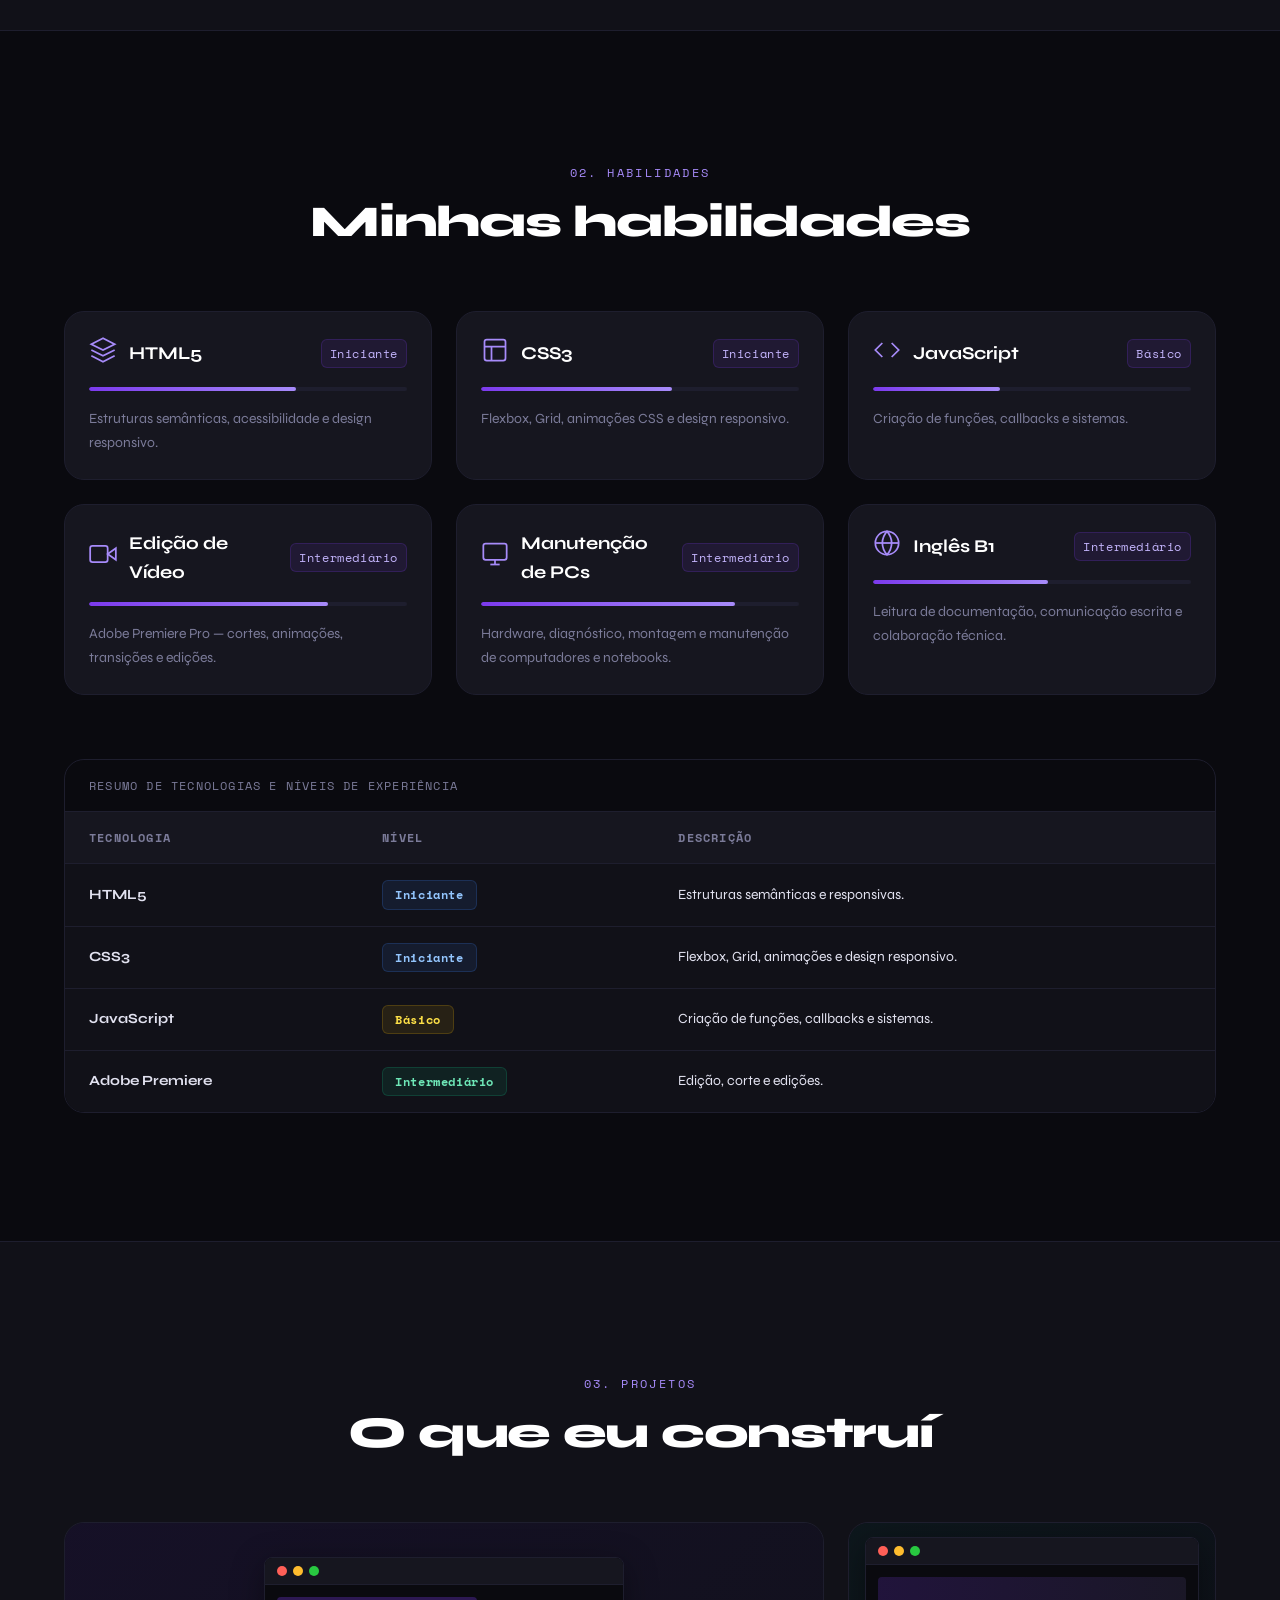
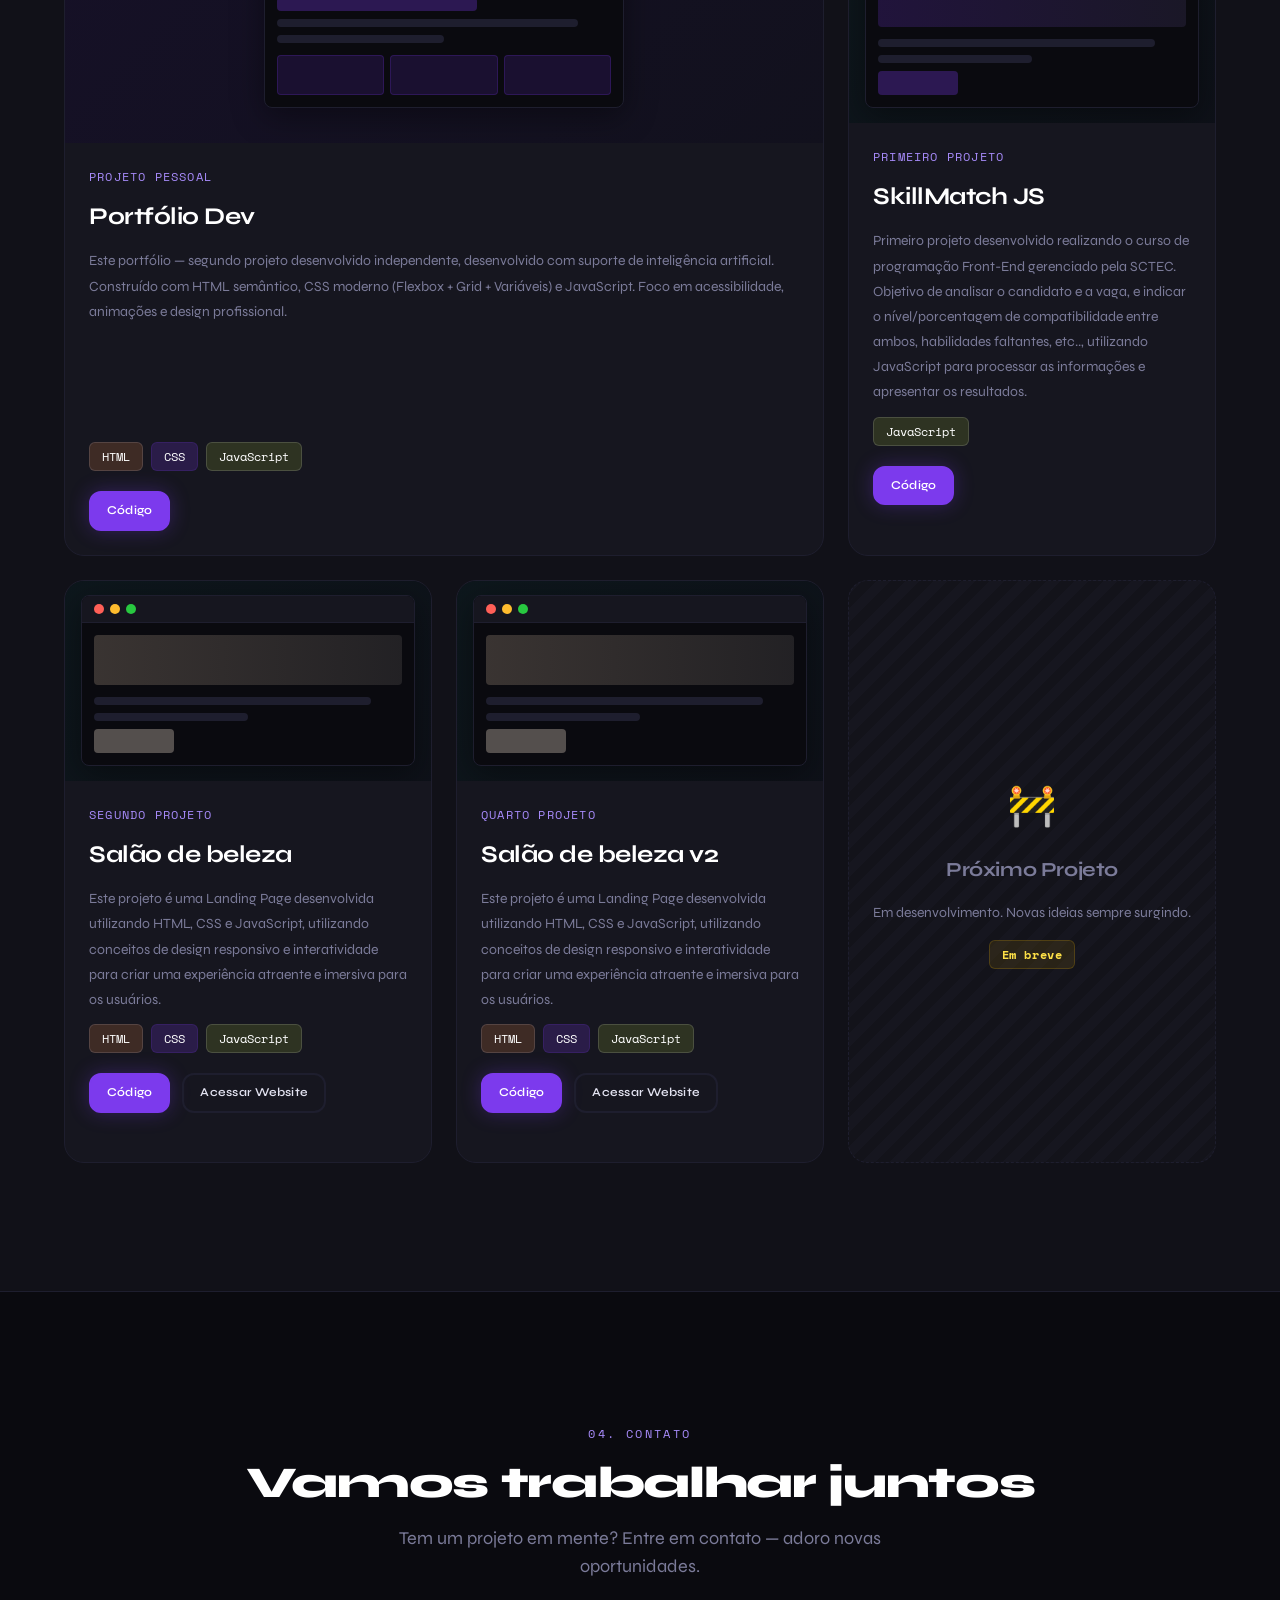
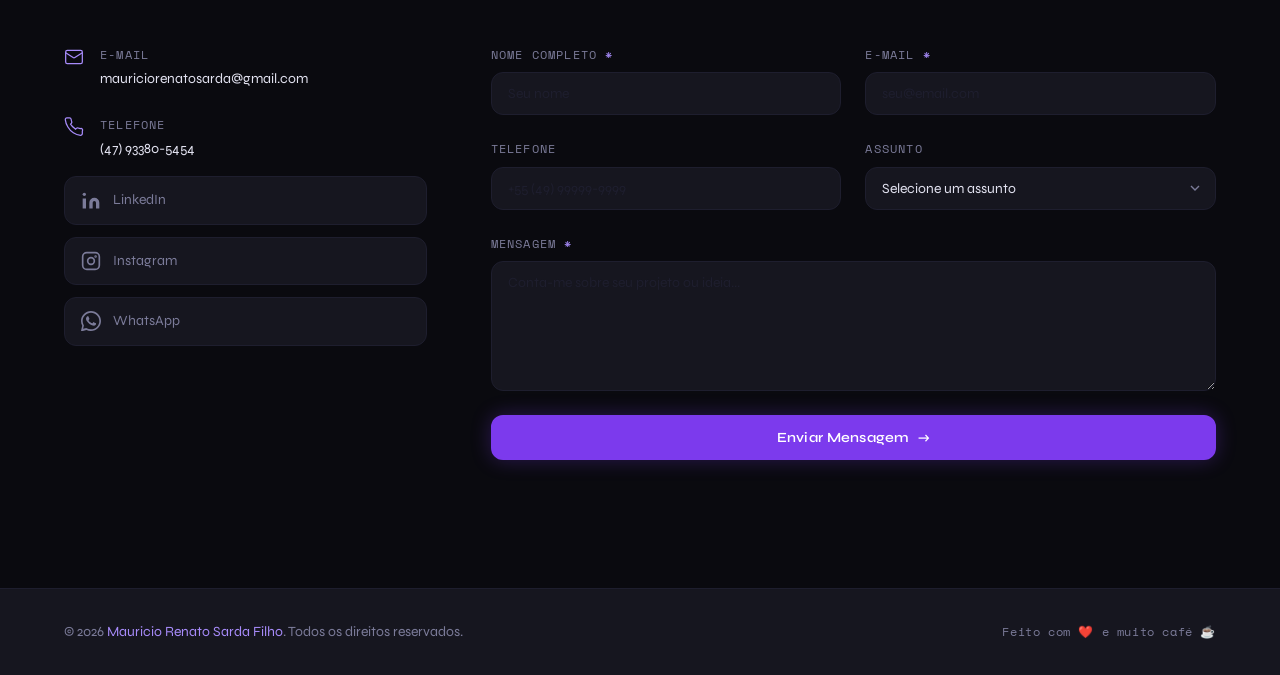
==== commit 085b27e9: "Meu portfólio v3.2 fix: removi o projeto do sítio três cascatas" ====
--- a/index.html
+++ b/index.html
@@ -412,7 +412,7 @@
             <br>
           </article>
 
-          <article class="project-card">
+          <article class="project-card" style="display: none;">
             <div class="project-card__visual" aria-hidden="true">
               <div class="project-card__preview project-card__preview--alt">
                 <div class="browser-mock">
